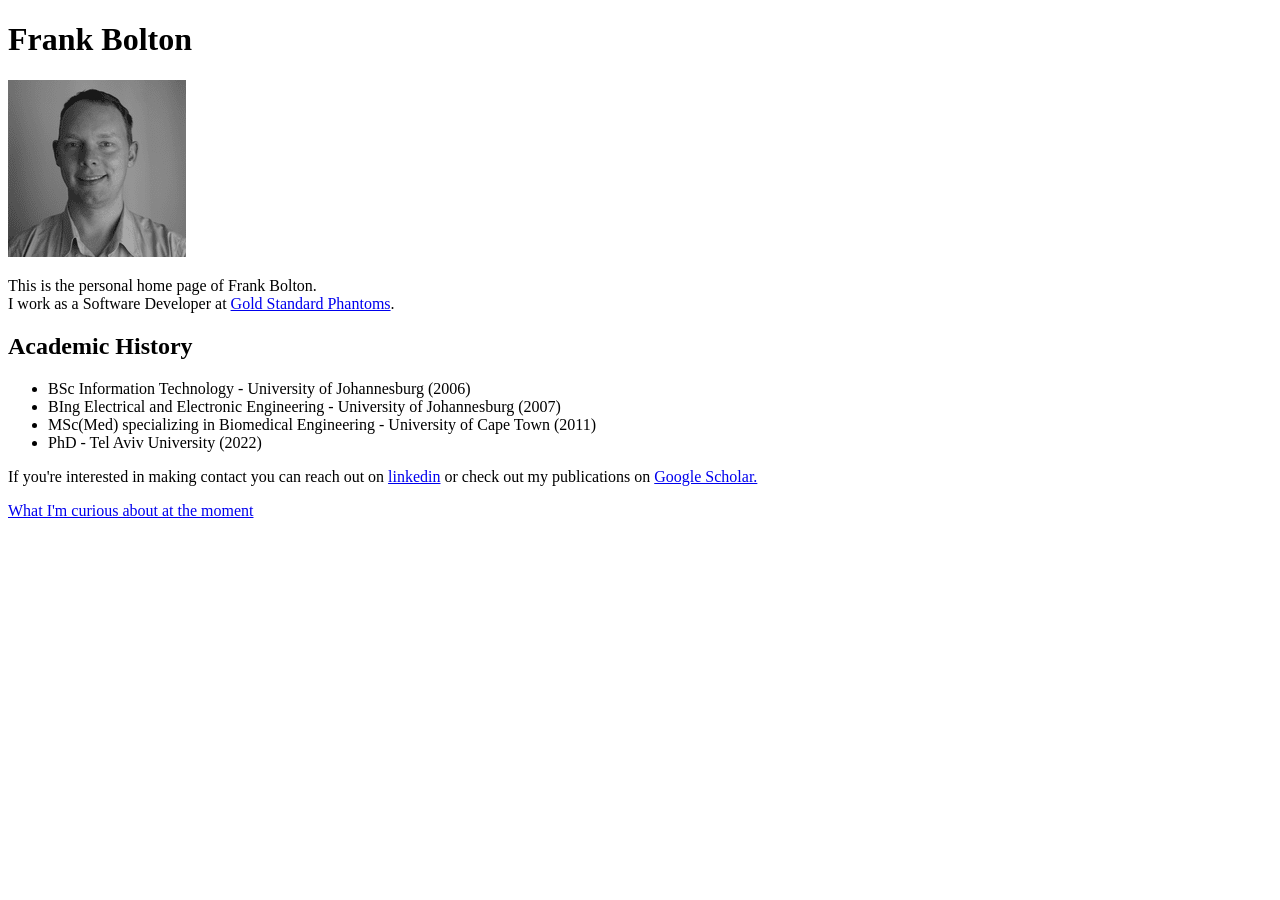
==== index.html @ be3aabee "updated to match GSP and UK move" ====
<!DOCTYPE html>
<html>

<head>
        <title>Frank Bolton - Landing page</title>
        <style>


        </style>


</head>

<body>
        <h1>Frank Bolton</h1>
        <p>
                <img src="frank.jpg" />
        </p>
        <p>
                This is the personal home page of Frank Bolton.<br />
                I work as a Software Developer at <a href="goldstandardphantoms.com">Gold Standard Phantoms</a>.

        </p>
        <p>
        <h2>Academic History</h2>
        <ul>
                <li>BSc Information Technology - University of Johannesburg (2006)
                <li>BIng Electrical and Electronic Engineering - University of Johannesburg (2007)
                <li>MSc(Med) specializing in Biomedical Engineering - University of Cape Town (2011)
                <li>PhD - Tel Aviv University (2022)
        </ul>
        </p>
        <p>
                If you're interested in making contact you can reach out on <a
                        href=https://www.linkedin.com/in/frank-bolton-0a786247 />linkedin</a> or check out my
                publications on <a href="https://scholar.google.co.il/citations?user=Pf3V1Y4AAAAJ&hl=en">Google
                        Scholar.</a>
        </p>

        <a href="/links.html">What I'm curious about at the moment</a>

</body>

</html>
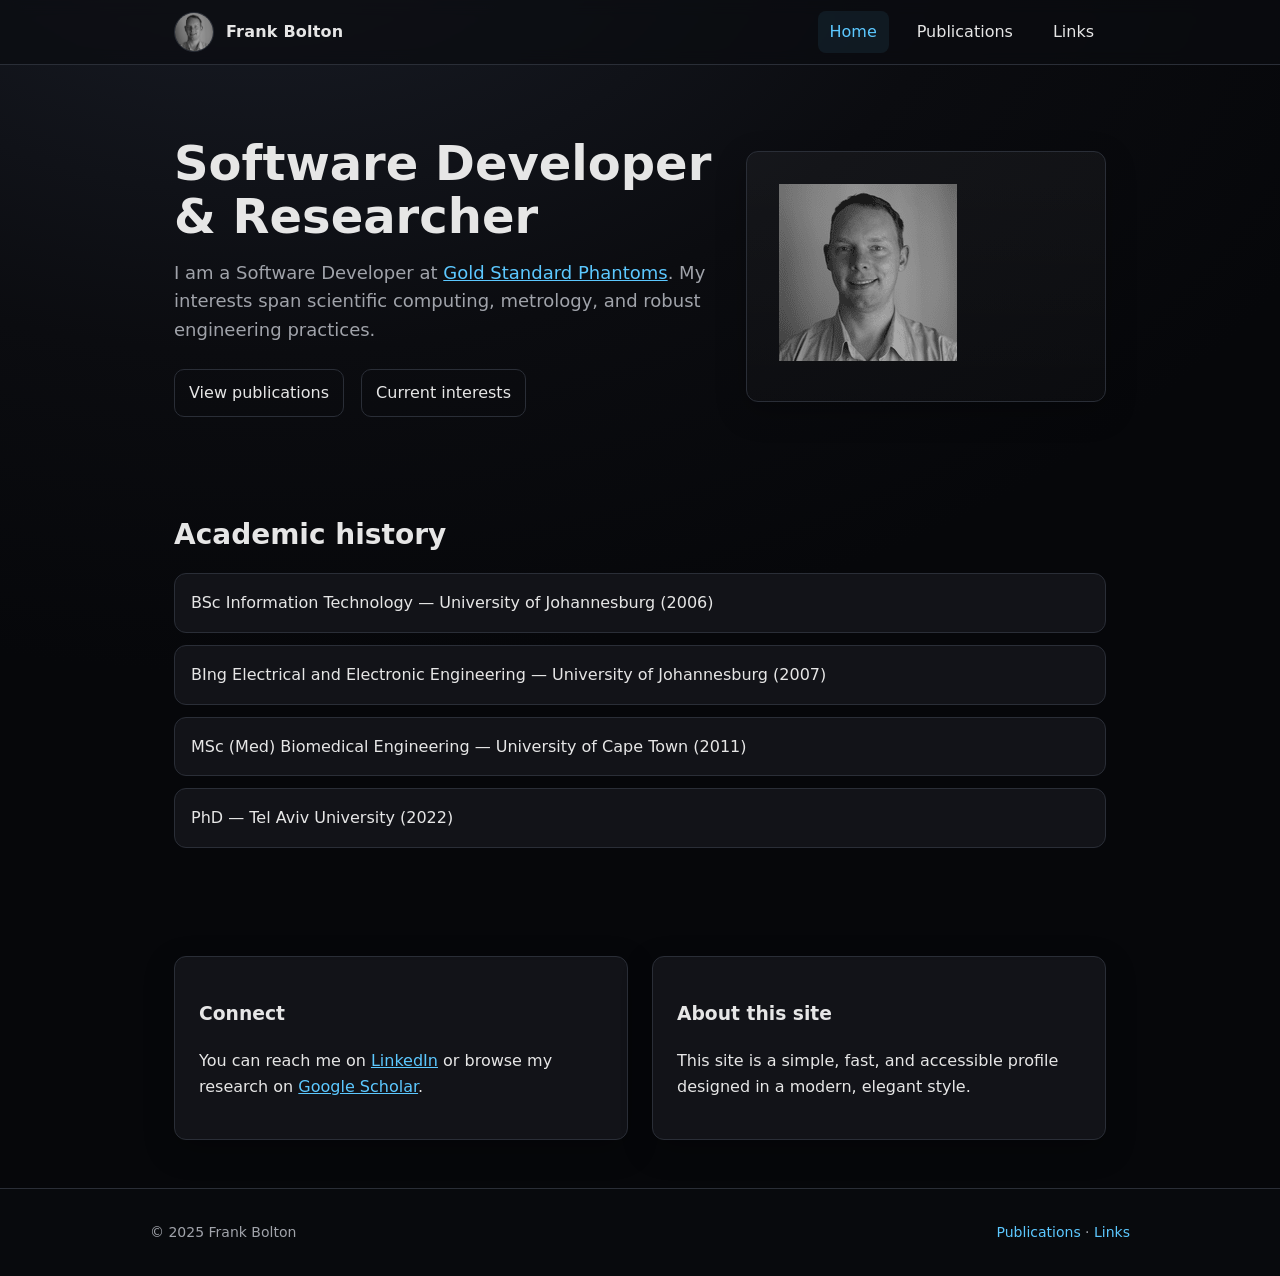
==== commit 83c0de85: "Refactor website to modern design and add CSS Co-authored-by: frank.bolton <frank.bolton@goldstandar" ====
--- a/index.html
+++ b/index.html
@@ -1,44 +1,90 @@
 <!DOCTYPE html>
-<html>
+<html lang="en-GB">
+  <head>
+    <meta charset="utf-8" />
+    <meta name="viewport" content="width=device-width, initial-scale=1" />
+    <title>Frank Bolton — Software Developer and Researcher</title>
+    <meta name="description" content="Personal website of Dr Frank Bolton — Software Developer and researcher. Publications, interests, and contact information." />
+    <link rel="stylesheet" href="assets/styles.css" />
+  </head>
+  <body>
+    <header class="header" role="banner">
+      <div class="container">
+        <nav class="nav" aria-label="Primary">
+          <a class="brand" href="index.html">
+            <img class="avatar" src="frank.jpg" alt="Portrait of Frank Bolton" />
+            <span>Frank Bolton</span>
+          </a>
+          <div class="nav-links">
+            <a href="index.html" aria-current="page">Home</a>
+            <a href="publications.html">Publications</a>
+            <a href="links.html">Links</a>
+          </div>
+        </nav>
+      </div>
+    </header>
 
-<head>
-        <title>Frank Bolton - Landing page</title>
-        <style>
+    <main id="content">
+      <section class="hero">
+        <div class="container hero-inner">
+          <div>
+            <h1>Software Developer & Researcher</h1>
+            <p class="lead">
+              I am a Software Developer at
+              <a class="link" href="https://www.goldstandardphantoms.com" target="_blank" rel="noopener">Gold Standard Phantoms</a>.
+              My interests span scientific computing, metrology, and robust engineering practices.
+            </p>
+            <div>
+              <a class="button" href="publications.html">View publications</a>
+              <a class="button" href="links.html" style="margin-left:12px">Current interests</a>
+            </div>
+          </div>
+          <div class="hero-card">
+            <img src="frank.jpg" alt="Frank Bolton" />
+          </div>
+        </div>
+      </section>
 
+      <section class="section">
+        <div class="container">
+          <h2>Academic history</h2>
+          <ul class="clean">
+            <li>BSc Information Technology — University of Johannesburg (2006)</li>
+            <li>BIng Electrical and Electronic Engineering — University of Johannesburg (2007)</li>
+            <li>MSc (Med) Biomedical Engineering — University of Cape Town (2011)</li>
+            <li>PhD — Tel Aviv University (2022)</li>
+          </ul>
+        </div>
+      </section>
 
-        </style>
+      <section class="section">
+        <div class="container grid cols-2">
+          <div class="card">
+            <h3>Connect</h3>
+            <p>
+              You can reach me on
+              <a class="link" href="https://www.linkedin.com/in/frank-bolton-0a786247" target="_blank" rel="noopener">LinkedIn</a>
+              or browse my research on
+              <a class="link" href="https://scholar.google.co.il/citations?user=Pf3V1Y4AAAAJ&hl=en" target="_blank" rel="noopener">Google Scholar</a>.
+            </p>
+          </div>
+          <div class="card">
+            <h3>About this site</h3>
+            <p>This site is a simple, fast, and accessible profile designed in a modern, elegant style.</p>
+          </div>
+        </div>
+      </section>
+    </main>
 
-
-</head>
-
-<body>
-        <h1>Frank Bolton</h1>
-        <p>
-                <img src="frank.jpg" />
-        </p>
-        <p>
-                This is the personal home page of Frank Bolton.<br />
-                I work as a Software Developer at <a href="goldstandardphantoms.com">Gold Standard Phantoms</a>.
-
-        </p>
-        <p>
-        <h2>Academic History</h2>
-        <ul>
-                <li>BSc Information Technology - University of Johannesburg (2006)
-                <li>BIng Electrical and Electronic Engineering - University of Johannesburg (2007)
-                <li>MSc(Med) specializing in Biomedical Engineering - University of Cape Town (2011)
-                <li>PhD - Tel Aviv University (2022)
-        </ul>
-        </p>
-        <p>
-                If you're interested in making contact you can reach out on <a
-                        href=https://www.linkedin.com/in/frank-bolton-0a786247 />linkedin</a> or check out my
-                publications on <a href="https://scholar.google.co.il/citations?user=Pf3V1Y4AAAAJ&hl=en">Google
-                        Scholar.</a>
-        </p>
-
-        <a href="/links.html">What I'm curious about at the moment</a>
-
-</body>
-
-</html>+    <footer class="footer" role="contentinfo">
+      <div class="container footer-inner">
+        <div>© 2025 Frank Bolton</div>
+        <div>
+          <a href="publications.html">Publications</a>
+          ·
+          <a href="links.html">Links</a>
+        </div>
+      </div>
+    </footer>
+  </body>
+  </html>
--- a/assets/styles.css
+++ b/assets/styles.css
@@ -0,0 +1,230 @@
+/* Global CSS for modern, professional personal site */
+/* Typography: system font stack with graceful fallbacks */
+:root {
+  /* Colour palette */
+  --colour-bg: #0b0c10;
+  --colour-surface: #121318;
+  --colour-surface-2: #171923;
+  --colour-text: #e6e6e6;
+  --colour-muted: #a0a3aa;
+  --colour-accent: #5cc8ff;
+  --colour-accent-2: #9b7bff;
+  --colour-border: #2a2e37;
+  --colour-link: var(--colour-accent);
+
+  /* Sizing and spacing */
+  --max-content-width: 980px;
+  --radius: 12px;
+  --shadow-soft: 0 10px 30px rgba(0,0,0,0.25);
+  --space-1: 4px;
+  --space-2: 8px;
+  --space-3: 12px;
+  --space-4: 16px;
+  --space-5: 24px;
+  --space-6: 32px;
+  --space-7: 48px;
+  --space-8: 72px;
+
+  /* Typography scale */
+  --font-sans: ui-sans-serif, system-ui, -apple-system, Segoe UI, Roboto, Ubuntu, Cantarell, Noto Sans, Arial, "Apple Color Emoji", "Segoe UI Emoji";
+  --font-mono: ui-monospace, SFMono-Regular, Menlo, Monaco, Consolas, "Liberation Mono", "Courier New", monospace;
+  --size-xs: 12px;
+  --size-sm: 14px;
+  --size-md: 16px;
+  --size-lg: 18px;
+  --size-xl: 22px;
+  --size-2xl: 28px;
+  --size-3xl: 36px;
+  --size-4xl: 48px;
+  --line-compact: 1.25;
+  --line-normal: 1.6;
+}
+
+* { box-sizing: border-box; }
+
+html { scroll-behavior: smooth; }
+
+body {
+  margin: 0;
+  font-family: var(--font-sans);
+  font-size: var(--size-md);
+  line-height: var(--line-normal);
+  background: radial-gradient(1200px 800px at 20% -10%, #1a1e28 0%, #0b0c10 60%, #06070a 100%);
+  color: var(--colour-text);
+  -webkit-font-smoothing: antialiased;
+  -moz-osx-font-smoothing: grayscale;
+}
+
+img { max-width: 100%; height: auto; }
+
+.container {
+  width: 100%;
+  max-width: var(--max-content-width);
+  margin: 0 auto;
+  padding: 0 var(--space-5);
+}
+
+.header {
+  position: sticky;
+  top: 0;
+  z-index: 50;
+  background: rgba(10, 12, 16, 0.7);
+  backdrop-filter: blur(8px);
+  border-bottom: 1px solid var(--colour-border);
+}
+
+.nav {
+  display: flex;
+  align-items: center;
+  justify-content: space-between;
+  height: 64px;
+}
+
+.brand {
+  display: flex;
+  align-items: center;
+  gap: var(--space-3);
+  text-decoration: none;
+  color: var(--colour-text);
+  font-weight: 600;
+  letter-spacing: 0.2px;
+}
+
+.brand img.avatar {
+  width: 40px;
+  height: 40px;
+  border-radius: 50%;
+  border: 1px solid var(--colour-border);
+}
+
+.nav-links {
+  display: flex;
+  gap: var(--space-4);
+}
+
+.nav-links a {
+  color: var(--colour-text);
+  text-decoration: none;
+  padding: 8px 12px;
+  border-radius: 8px;
+  transition: color 120ms ease, background 120ms ease;
+}
+
+.nav-links a:hover,
+.nav-links a[aria-current="page"] {
+  color: var(--colour-link);
+  background: rgba(92, 200, 255, 0.08);
+}
+
+.hero {
+  padding: var(--space-8) 0 var(--space-7);
+}
+
+.hero-inner {
+  display: grid;
+  grid-template-columns: 1.2fr 0.8fr;
+  gap: var(--space-6);
+  align-items: center;
+}
+
+.hero h1 {
+  font-size: var(--size-4xl);
+  line-height: 1.1;
+  margin: 0 0 var(--space-4);
+}
+
+.hero p.lead {
+  font-size: var(--size-lg);
+  color: var(--colour-muted);
+  margin: 0 0 var(--space-5);
+}
+
+.hero-card {
+  background: linear-gradient(180deg, rgba(255,255,255,0.04), rgba(255,255,255,0.02));
+  border: 1px solid var(--colour-border);
+  border-radius: var(--radius);
+  padding: var(--space-6);
+  box-shadow: var(--shadow-soft);
+}
+
+.section {
+  padding: var(--space-7) 0;
+}
+
+.section h2 {
+  font-size: var(--size-2xl);
+  margin: 0 0 var(--space-4);
+}
+
+.card {
+  background: var(--colour-surface);
+  border: 1px solid var(--colour-border);
+  border-radius: var(--radius);
+  padding: var(--space-5);
+  box-shadow: var(--shadow-soft);
+}
+
+.grid {
+  display: grid;
+  gap: var(--space-5);
+}
+
+.grid.cols-2 { grid-template-columns: repeat(2, minmax(0, 1fr)); }
+.grid.cols-3 { grid-template-columns: repeat(3, minmax(0, 1fr)); }
+
+.footer {
+  border-top: 1px solid var(--colour-border);
+  background: rgba(10, 12, 16, 0.6);
+}
+
+.footer-inner {
+  display: flex;
+  justify-content: space-between;
+  align-items: center;
+  gap: var(--space-4);
+  padding: var(--space-6) 0;
+  color: var(--colour-muted);
+  font-size: var(--size-sm);
+}
+
+.footer a { color: var(--colour-link); text-decoration: none; }
+
+.link {
+  color: var(--colour-link);
+}
+
+ul.clean {
+  list-style: none;
+  padding: 0;
+  margin: 0;
+}
+
+ul.clean li {
+  padding: var(--space-4);
+  border: 1px solid var(--colour-border);
+  border-radius: var(--radius);
+  margin-bottom: var(--space-3);
+  background: var(--colour-surface);
+}
+
+.pub-item-title { font-weight: 600; }
+.pub-item-meta { color: var(--colour-muted); font-size: var(--size-sm); }
+
+.button {
+  display: inline-block;
+  padding: 10px 14px;
+  border-radius: 10px;
+  border: 1px solid var(--colour-border);
+  color: var(--colour-text);
+  text-decoration: none;
+  transition: transform 120ms ease, background 120ms ease, border 120ms ease;
+}
+
+.button:hover { transform: translateY(-1px); border-color: var(--colour-link); background: rgba(92,200,255,0.06); }
+
+/* Responsive */
+@media (max-width: 900px) {
+  .hero-inner { grid-template-columns: 1fr; }
+  .grid.cols-2 { grid-template-columns: 1fr; }
+  .grid.cols-3 { grid-template-columns: 1fr; }
+}
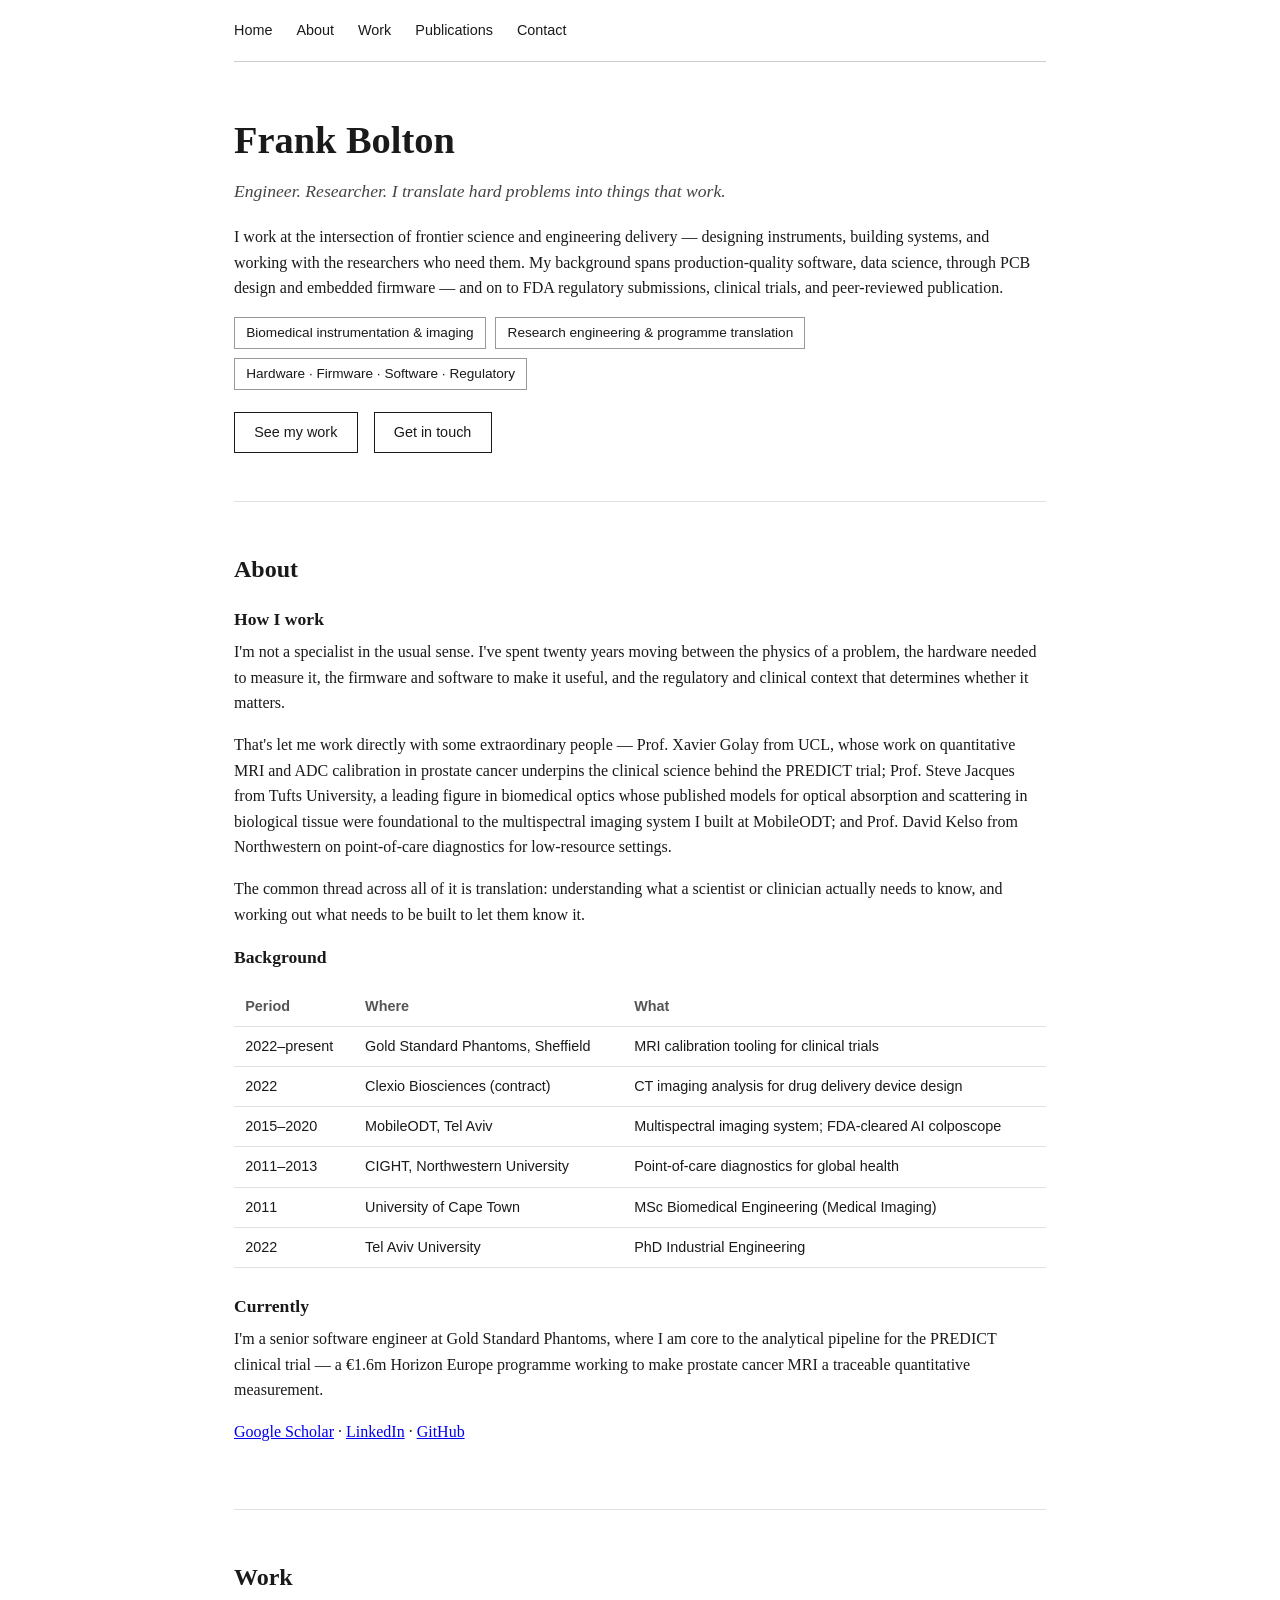
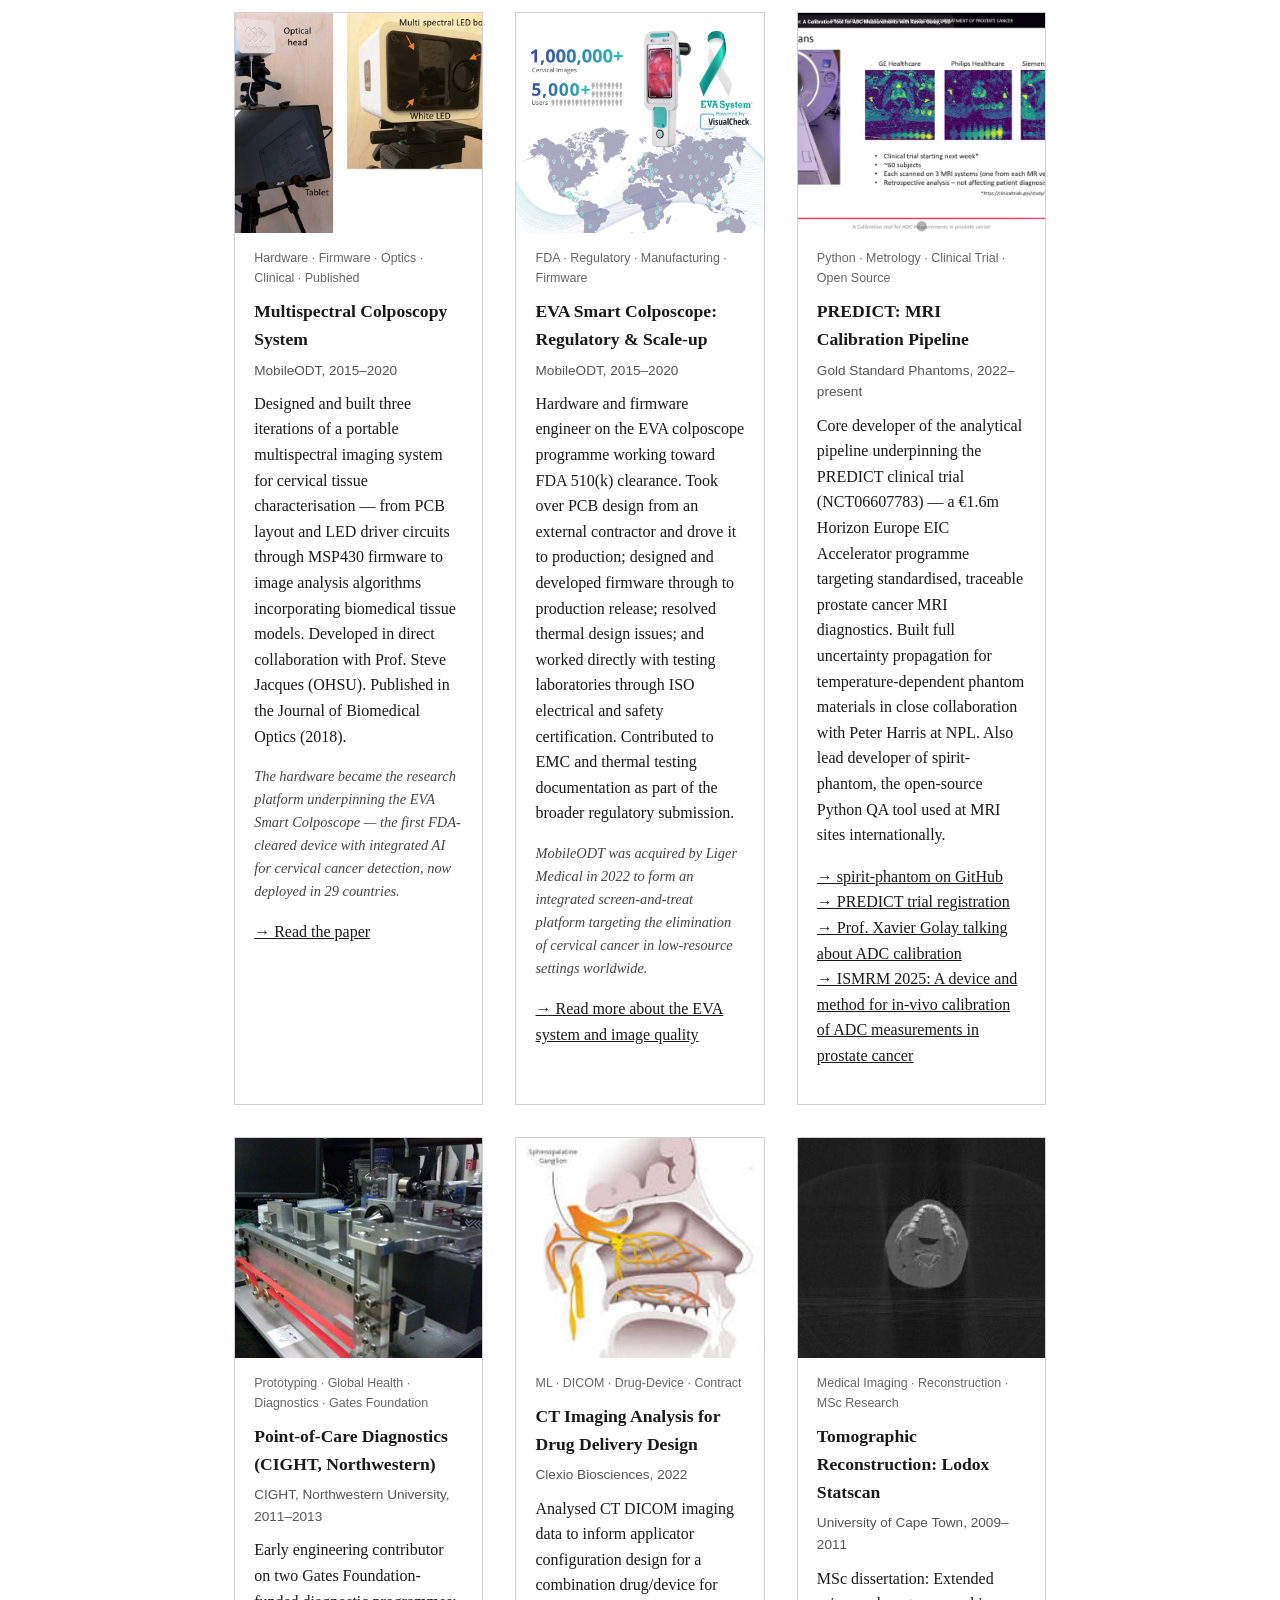
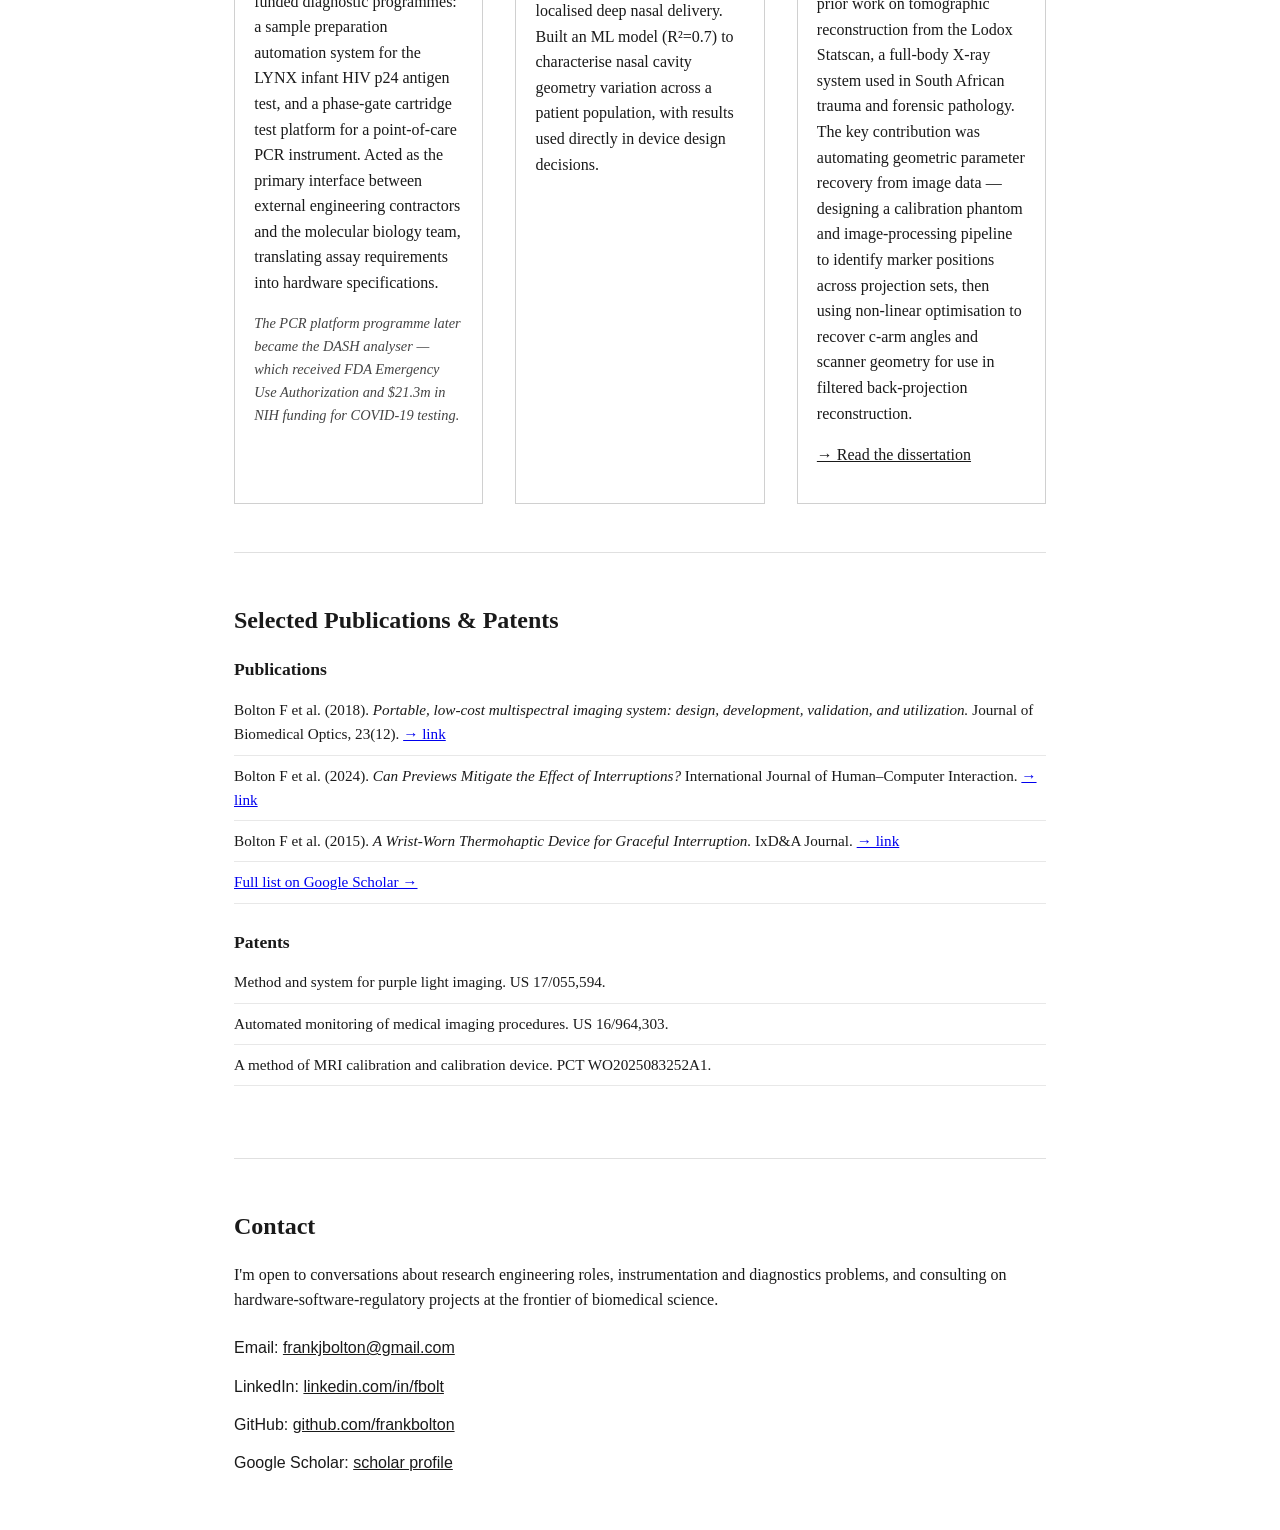
==== commit beced248: "Rebuild site as single-page portfolio Replaced placeholder index.html with a full single-page site c" ====
--- a/index.html
+++ b/index.html
@@ -1,90 +1,267 @@
 <!DOCTYPE html>
-<html lang="en-GB">
-  <head>
-    <meta charset="utf-8" />
-    <meta name="viewport" content="width=device-width, initial-scale=1" />
-    <title>Frank Bolton — Software Developer and Researcher</title>
-    <meta name="description" content="Personal website of Dr Frank Bolton — Software Developer and researcher. Publications, interests, and contact information." />
-    <link rel="stylesheet" href="assets/styles.css" />
-  </head>
-  <body>
-    <header class="header" role="banner">
-      <div class="container">
-        <nav class="nav" aria-label="Primary">
-          <a class="brand" href="index.html">
-            <img class="avatar" src="frank.jpg" alt="Portrait of Frank Bolton" />
-            <span>Frank Bolton</span>
-          </a>
-          <div class="nav-links">
-            <a href="index.html" aria-current="page">Home</a>
-            <a href="publications.html">Publications</a>
-            <a href="links.html">Links</a>
-          </div>
-        </nav>
-      </div>
-    </header>
-
-    <main id="content">
-      <section class="hero">
-        <div class="container hero-inner">
-          <div>
-            <h1>Software Developer & Researcher</h1>
-            <p class="lead">
-              I am a Software Developer at
-              <a class="link" href="https://www.goldstandardphantoms.com" target="_blank" rel="noopener">Gold Standard Phantoms</a>.
-              My interests span scientific computing, metrology, and robust engineering practices.
-            </p>
-            <div>
-              <a class="button" href="publications.html">View publications</a>
-              <a class="button" href="links.html" style="margin-left:12px">Current interests</a>
-            </div>
-          </div>
-          <div class="hero-card">
-            <img src="frank.jpg" alt="Frank Bolton" />
-          </div>
-        </div>
-      </section>
-
-      <section class="section">
-        <div class="container">
-          <h2>Academic history</h2>
-          <ul class="clean">
-            <li>BSc Information Technology — University of Johannesburg (2006)</li>
-            <li>BIng Electrical and Electronic Engineering — University of Johannesburg (2007)</li>
-            <li>MSc (Med) Biomedical Engineering — University of Cape Town (2011)</li>
-            <li>PhD — Tel Aviv University (2022)</li>
-          </ul>
-        </div>
-      </section>
-
-      <section class="section">
-        <div class="container grid cols-2">
-          <div class="card">
-            <h3>Connect</h3>
-            <p>
-              You can reach me on
-              <a class="link" href="https://www.linkedin.com/in/frank-bolton-0a786247" target="_blank" rel="noopener">LinkedIn</a>
-              or browse my research on
-              <a class="link" href="https://scholar.google.co.il/citations?user=Pf3V1Y4AAAAJ&hl=en" target="_blank" rel="noopener">Google Scholar</a>.
-            </p>
-          </div>
-          <div class="card">
-            <h3>About this site</h3>
-            <p>This site is a simple, fast, and accessible profile designed in a modern, elegant style.</p>
-          </div>
-        </div>
-      </section>
-    </main>
-
-    <footer class="footer" role="contentinfo">
-      <div class="container footer-inner">
-        <div>© 2025 Frank Bolton</div>
-        <div>
-          <a href="publications.html">Publications</a>
-          ·
-          <a href="links.html">Links</a>
-        </div>
-      </div>
-    </footer>
-  </body>
-  </html>+<html lang="en">
+<head>
+  <meta charset="UTF-8" />
+  <meta name="viewport" content="width=device-width, initial-scale=1.0" />
+  <title>Frank Bolton</title>
+  <link rel="stylesheet" href="style.css" />
+</head>
+<body>
+
+<nav>
+  <a href="#hero">Home</a>
+  <a href="#about">About</a>
+  <a href="#work">Work</a>
+  <a href="#publications">Publications</a>
+  <a href="#contact">Contact</a>
+</nav>
+
+<!-- ─────────────────────────────────────────── HERO -->
+<section id="hero">
+  <h1>Frank Bolton</h1>
+  <p class="subhead">Engineer. Researcher. I translate hard problems into things that work.</p>
+  <p>
+    I work at the intersection of frontier science and engineering delivery —
+    designing instruments, building systems, and working with the researchers
+    who need them. My background spans production-quality software, data science,
+    through PCB design and embedded firmware — and on to FDA regulatory
+    submissions, clinical trials, and peer-reviewed publication.
+  </p>
+  <ul class="anchors">
+    <li>Biomedical instrumentation &amp; imaging</li>
+    <li>Research engineering &amp; programme translation</li>
+    <li>Hardware · Firmware · Software · Regulatory</li>
+  </ul>
+  <div class="cta-group">
+    <a class="cta" href="#work">See my work</a>
+    <a class="cta" href="#contact">Get in touch</a>
+  </div>
+</section>
+
+<!-- ─────────────────────────────────────────── ABOUT -->
+<section id="about">
+  <h2>About</h2>
+
+  <h3>How I work</h3>
+  <p>
+    I'm not a specialist in the usual sense. I've spent twenty years moving between
+    the physics of a problem, the hardware needed to measure it, the firmware and
+    software to make it useful, and the regulatory and clinical context that determines
+    whether it matters.
+  </p>
+  <p>
+    That's let me work directly with some extraordinary people — Prof. Xavier Golay from UCL,
+    whose work on quantitative MRI and ADC calibration in prostate cancer underpins
+    the clinical science behind the PREDICT trial; Prof. Steve Jacques
+    from Tufts University, a leading figure in biomedical optics whose published models
+    for optical absorption and scattering in biological tissue were foundational to the
+    multispectral imaging system I built at MobileODT; and Prof. David Kelso from Northwestern on
+    point-of-care diagnostics for low-resource settings.
+  </p>
+  <p>
+    The common thread across all of it is translation: understanding what a scientist
+    or clinician actually needs to know, and working out what needs to be built to
+    let them know it.
+  </p>
+
+  <h3>Background</h3>
+  <table class="timeline">
+    <thead>
+      <tr><th>Period</th><th>Where</th><th>What</th></tr>
+    </thead>
+    <tbody>
+      <tr><td>2022–present</td><td>Gold Standard Phantoms, Sheffield</td><td>MRI calibration tooling for clinical trials</td></tr>
+      <tr><td>2022</td><td>Clexio Biosciences (contract)</td><td>CT imaging analysis for drug delivery device design</td></tr>
+      <tr><td>2015–2020</td><td>MobileODT, Tel Aviv</td><td>Multispectral imaging system; FDA-cleared AI colposcope</td></tr>
+      <tr><td>2011–2013</td><td>CIGHT, Northwestern University</td><td>Point-of-care diagnostics for global health</td></tr>
+      <tr><td>2011</td><td>University of Cape Town</td><td>MSc Biomedical Engineering (Medical Imaging)</td></tr>
+      <tr><td>2022</td><td>Tel Aviv University</td><td>PhD Industrial Engineering</td></tr>
+    </tbody>
+  </table>
+
+  <h3 style="margin-top:1.5rem;">Currently</h3>
+  <p>
+    I'm a senior software engineer at Gold Standard Phantoms, where I am core to the
+    analytical pipeline for the PREDICT clinical trial — a €1.6m Horizon Europe
+    programme working to make prostate cancer MRI a traceable quantitative measurement.
+  </p>
+
+  <p>
+    <a href="https://scholar.google.co.il/citations?user=Pf3V1Y4AAAAJ&hl=en">Google Scholar</a> ·
+    <a href="https://www.linkedin.com/in/fbolt">LinkedIn</a> ·
+    <a href="https://github.com/frankbolton">GitHub</a>
+  </p>
+</section>
+
+<!-- ─────────────────────────────────────────── WORK -->
+<section id="work">
+  <h2>Work</h2>
+  <div class="project-grid">
+
+    <div class="card">
+      <img src="assets/img/project-multispectral.jpg" alt="Multispectral colposcopy system" />
+      <p class="tags">Hardware · Firmware · Optics · Clinical · Published</p>
+      <h3>Multispectral Colposcopy System</h3>
+      <p class="meta">MobileODT, 2015–2020</p>
+      <p>
+        Designed and built three iterations of a portable multispectral imaging system
+        for cervical tissue characterisation — from PCB layout and LED driver circuits
+        through MSP430 firmware to image analysis algorithms incorporating biomedical
+        tissue models. Developed in direct collaboration with Prof. Steve Jacques (OHSU).
+        Published in the Journal of Biomedical Optics (2018).
+      </p>
+      <p class="note">
+        The hardware became the research platform underpinning the EVA Smart Colposcope —
+        the first FDA-cleared device with integrated AI for cervical cancer detection,
+        now deployed in 29 countries.
+      </p>
+      <p><a href="https://doi.org/10.1117/1.JBO.23.12.121612">→ Read the paper</a></p>
+    </div>
+
+    <div class="card">
+      <img src="assets/img/project-eva-regulatory.jpg" alt="EVA Smart Colposcope" />
+      <p class="tags">FDA · Regulatory · Manufacturing · Firmware</p>
+      <h3>EVA Smart Colposcope: Regulatory &amp; Scale-up</h3>
+      <p class="meta">MobileODT, 2015–2020</p>
+      <p>
+        Hardware and firmware engineer on the EVA colposcope programme working toward
+        FDA 510(k) clearance. Took over PCB design from an external contractor and drove
+        it to production; designed and developed firmware through to production release;
+        resolved thermal design issues; and worked directly with testing laboratories
+        through ISO electrical and safety certification. Contributed to EMC and thermal
+        testing documentation as part of the broader regulatory submission.
+      </p>
+      <p class="note">MobileODT was acquired by Liger Medical in 2022 to form an integrated screen-and-treat platform targeting the elimination of cervical cancer in low-resource settings worldwide.</p>
+      <p><a href="https://doi.org/10.1117/12.2512201">→ Read more about the EVA system and image quality</a></p>
+    </div>
+
+    <div class="card">
+      <img src="assets/img/project-predict.jpg" alt="PREDICT MRI calibration pipeline" />
+      <p class="tags">Python · Metrology · Clinical Trial · Open Source</p>
+      <h3>PREDICT: MRI Calibration Pipeline</h3>
+      <p class="meta">Gold Standard Phantoms, 2022–present</p>
+      <p>
+        Core developer of the analytical pipeline underpinning the PREDICT clinical
+        trial (NCT06607783) — a €1.6m Horizon Europe EIC Accelerator programme
+        targeting standardised, traceable prostate cancer MRI diagnostics. Built full
+        uncertainty propagation for temperature-dependent phantom materials in close
+        collaboration with Peter Harris at NPL. Also lead developer of spirit-phantom,
+        the open-source Python QA tool used at MRI sites internationally.
+      </p>
+      <p>
+        <a href="https://github.com/goldstandardphantoms/spirit-phantom">→ spirit-phantom on GitHub</a><br />
+        <a href="https://clinicaltrials.gov/study/NCT06607783">→ PREDICT trial registration</a><br />
+        <a href="https://www.youtube.com/watch?v=t-ClunKOMYw">→ Prof. Xavier Golay talking about ADC calibration</a><br />
+        <a href="https://archive.ismrm.org/2025/0808.html">→ ISMRM 2025: A device and method for in-vivo calibration of ADC measurements in prostate cancer</a>
+      </p>
+    </div>
+
+    <div class="card">
+      <img src="assets/img/project-cight.jpg" alt="Point-of-care diagnostics at CIGHT" />
+      <p class="tags">Prototyping · Global Health · Diagnostics · Gates Foundation</p>
+      <h3>Point-of-Care Diagnostics (CIGHT, Northwestern)</h3>
+      <p class="meta">CIGHT, Northwestern University, 2011–2013</p>
+      <p>
+        Early engineering contributor on two Gates Foundation-funded diagnostic
+        programmes: a sample preparation automation system for the LYNX infant HIV
+        p24 antigen test, and a phase-gate cartridge test platform for a point-of-care
+        PCR instrument. Acted as the primary interface between external engineering
+        contractors and the molecular biology team, translating assay requirements
+        into hardware specifications.
+      </p>
+      <p class="note">
+        The PCR platform programme later became the DASH analyser — which received
+        FDA Emergency Use Authorization and $21.3m in NIH funding for COVID-19 testing.
+      </p>
+    </div>
+
+    <div class="card">
+      <img src="assets/img/project-clexio.jpg" alt="CT imaging analysis for Clexio" />
+      <p class="tags">ML · DICOM · Drug-Device · Contract</p>
+      <h3>CT Imaging Analysis for Drug Delivery Design</h3>
+      <p class="meta">Clexio Biosciences, 2022</p>
+      <p>
+        Analysed CT DICOM imaging data to inform applicator configuration design for
+        a combination drug/device for localised deep nasal delivery. Built an ML model
+        (R²=0.7) to characterise nasal cavity geometry variation across a patient
+        population, with results used directly in device design decisions.
+      </p>
+    </div>
+
+    <div class="card">
+      <img src="assets/img/project-lodox.jpg" alt="Lodox Statscan reconstruction" />
+      <p class="tags">Medical Imaging · Reconstruction · MSc Research</p>
+      <h3>Tomographic Reconstruction: Lodox Statscan</h3>
+      <p class="meta">University of Cape Town, 2009–2011</p>
+      <p>
+       MSc dissertation: Extended prior work on tomographic reconstruction from the Lodox Statscan, a full-body X-ray system used in South African trauma and forensic pathology. The key contribution was automating geometric parameter recovery from image data — designing a calibration phantom and image-processing pipeline to identify marker positions across projection sets, then using non-linear optimisation to recover c-arm angles and scanner geometry for use in filtered back-projection reconstruction.
+      </p>
+      <p><a href="publications/MScFrank.pdf">→ Read the dissertation</a></p>
+    </div>
+
+  </div>
+</section>
+
+<!-- ─────────────────────────────────────────── PUBLICATIONS -->
+<section id="publications">
+  <h2>Selected Publications &amp; Patents</h2>
+
+  <h3>Publications</h3>
+  <ul class="pub-list">
+    <li>
+      Bolton F et al. (2018). <em>Portable, low-cost multispectral imaging system: design,
+      development, validation, and utilization.</em> Journal of Biomedical Optics, 23(12).
+      <a href="https://doi.org/10.1117/1.JBO.23.12.121612">→ link</a>
+    </li>
+    <li>
+      Bolton F et al. (2024). <em>Can Previews Mitigate the Effect of Interruptions?</em>
+      International Journal of Human–Computer Interaction.
+      <a href="https://psycnet.apa.org/doi/10.1080/10447318.2022.2137915">→  link</a>
+    </li>
+    <li>
+      Bolton F et al. (2015). <em>A Wrist-Worn Thermohaptic Device for Graceful Interruption.</em>
+      IxD&amp;A Journal.
+      <a href="https://pure.itu.dk/ws/files/81828927/A_Wrist_Worn_Thermohaptic_Device_for_Graceful_Interruption.pdf">→ link</a>
+    </li>
+    <li><a href="https://scholar.google.co.il/citations?user=Pf3V1Y4AAAAJ&hl=en">Full list on Google Scholar →</a></li>
+  </ul>
+
+  <h3>Patents</h3>
+  <ul class="patent-list">
+    <li>Method and system for purple light imaging. US 17/055,594.</li>
+    <li>Automated monitoring of medical imaging procedures. US 16/964,303.</li>
+    <li>A method of MRI calibration and calibration device. PCT WO2025083252A1.</li>
+  </ul>
+</section>
+
+<!-- ─────────────────────────────────────────── CONTACT -->
+<section id="contact">
+  <h2>Contact</h2>
+  <p>
+    I'm open to conversations about research engineering roles, instrumentation and
+    diagnostics problems, and consulting on hardware-software-regulatory projects at
+    the frontier of biomedical science.
+  </p>
+  <ul class="contact-links">
+    <li>Email: <a href="mailto:frankjbolton@gmail.com">frankjbolton@gmail.com</a></li>
+    <li>LinkedIn: <a href="https://www.linkedin.com/in/fbolt">linkedin.com/in/fbolt</a></li>
+    <li>GitHub: <a href="https://github.com/frankbolton">github.com/frankbolton</a></li>
+    <li>Google Scholar: <a href="https://scholar.google.co.il/citations?user=Pf3V1Y4AAAAJ&hl=en">scholar profile</a></li>
+  </ul>
+</section>
+
+<script>
+  // smooth-scroll for nav links
+  document.querySelectorAll('a[href^="#"]').forEach(function(a) {
+    a.addEventListener('click', function(e) {
+      var target = document.querySelector(this.getAttribute('href'));
+      if (target) {
+        e.preventDefault();
+        target.scrollIntoView({ behavior: 'smooth' });
+      }
+    });
+  });
+</script>
+
+</body>
+</html>
--- a/style.css
+++ b/style.css
@@ -0,0 +1,192 @@
+/* bare-bones — layout only; visual design to follow */
+
+*, *::before, *::after {
+  box-sizing: border-box;
+  margin: 0;
+  padding: 0;
+}
+
+body {
+  font-family: Georgia, serif;
+  font-size: 16px;
+  line-height: 1.6;
+  color: #1a1a1a;
+  background: #fff;
+  max-width: 860px;
+  margin: 0 auto;
+  padding: 0 1.5rem;
+}
+
+/* ── nav ── */
+nav {
+  padding: 1.2rem 0;
+  border-bottom: 1px solid #ccc;
+  display: flex;
+  gap: 1.5rem;
+}
+
+nav a {
+  text-decoration: none;
+  color: inherit;
+  font-family: sans-serif;
+  font-size: 0.9rem;
+}
+
+nav a:hover { text-decoration: underline; }
+
+/* ── sections ── */
+section {
+  padding: 3rem 0;
+  border-bottom: 1px solid #e0e0e0;
+}
+
+section:last-of-type { border-bottom: none; }
+
+h1 { font-size: 2.4rem; margin-bottom: 0.3rem; }
+h2 { font-size: 1.5rem; margin-bottom: 1rem; }
+h3 { font-size: 1.1rem; margin-bottom: 0.4rem; }
+
+p { margin-bottom: 1rem; }
+
+/* ── hero ── */
+
+#hero .subhead {
+  font-size: 1.1rem;
+  font-style: italic;
+  margin-bottom: 1.2rem;
+  color: #444;
+}
+
+#hero .anchors {
+  list-style: none;
+  display: flex;
+  flex-wrap: wrap;
+  gap: 0.6rem;
+  margin: 1rem 0 1.4rem;
+}
+
+#hero .anchors li {
+  border: 1px solid #999;
+  padding: 0.25rem 0.7rem;
+  font-family: sans-serif;
+  font-size: 0.85rem;
+}
+
+.cta-group { display: flex; gap: 1rem; flex-wrap: wrap; }
+
+.cta {
+  display: inline-block;
+  padding: 0.5rem 1.2rem;
+  border: 1px solid #1a1a1a;
+  text-decoration: none;
+  color: inherit;
+  font-family: sans-serif;
+  font-size: 0.9rem;
+}
+
+.cta:hover { background: #1a1a1a; color: #fff; }
+
+/* ── timeline table ── */
+.timeline {
+  width: 100%;
+  border-collapse: collapse;
+  margin-top: 1rem;
+  font-family: sans-serif;
+  font-size: 0.9rem;
+}
+
+.timeline th, .timeline td {
+  text-align: left;
+  padding: 0.5rem 0.7rem;
+  border-bottom: 1px solid #e0e0e0;
+  vertical-align: top;
+}
+
+.timeline th {
+  font-weight: 600;
+  color: #555;
+}
+
+/* ── project cards ── */
+.project-grid {
+  display: grid;
+  grid-template-columns: 1fr;
+  gap: 2rem;
+}
+
+.card {
+  border: 1px solid #d0d0d0;
+  padding: 1.2rem;
+  overflow: hidden;
+}
+
+.card img {
+  /* bleed to card edges, anchor top so captions/players don't dominate */
+  display: block;
+  width: calc(100% + 2.4rem);
+  height: 220px;
+  object-fit: cover;
+  object-position: top center;
+  background: #eee;
+  margin: -1.2rem -1.2rem 1rem;
+}
+
+/* .card-img-missing applied via JS onerror when image fails to load */
+.card img.missing {
+  height: 0;
+  margin-bottom: 0;
+}
+
+.card .tags {
+  font-family: sans-serif;
+  font-size: 0.78rem;
+  color: #666;
+  margin-bottom: 0.5rem;
+}
+
+.card .meta {
+  font-family: sans-serif;
+  font-size: 0.85rem;
+  color: #555;
+  margin-bottom: 0.6rem;
+}
+
+.card .note {
+  font-style: italic;
+  font-size: 0.9rem;
+  color: #444;
+  margin-top: 0.6rem;
+}
+
+.card a { color: inherit; }
+
+/* ── publications ── */
+.pub-list, .patent-list {
+  list-style: none;
+  margin-bottom: 1.5rem;
+}
+
+.pub-list li, .patent-list li {
+  padding: 0.5rem 0;
+  border-bottom: 1px solid #e8e8e8;
+  font-size: 0.95rem;
+}
+
+/* ── contact ── */
+#contact .contact-links {
+  list-style: none;
+  font-family: sans-serif;
+}
+
+#contact .contact-links li { padding: 0.4rem 0; }
+
+#contact .contact-links a { color: inherit; }
+
+/* ── responsive ── */
+@media (min-width: 600px) {
+  .project-grid { grid-template-columns: 1fr 1fr; }
+}
+
+@media (min-width: 860px) {
+  .project-grid { grid-template-columns: 1fr 1fr 1fr; }
+}
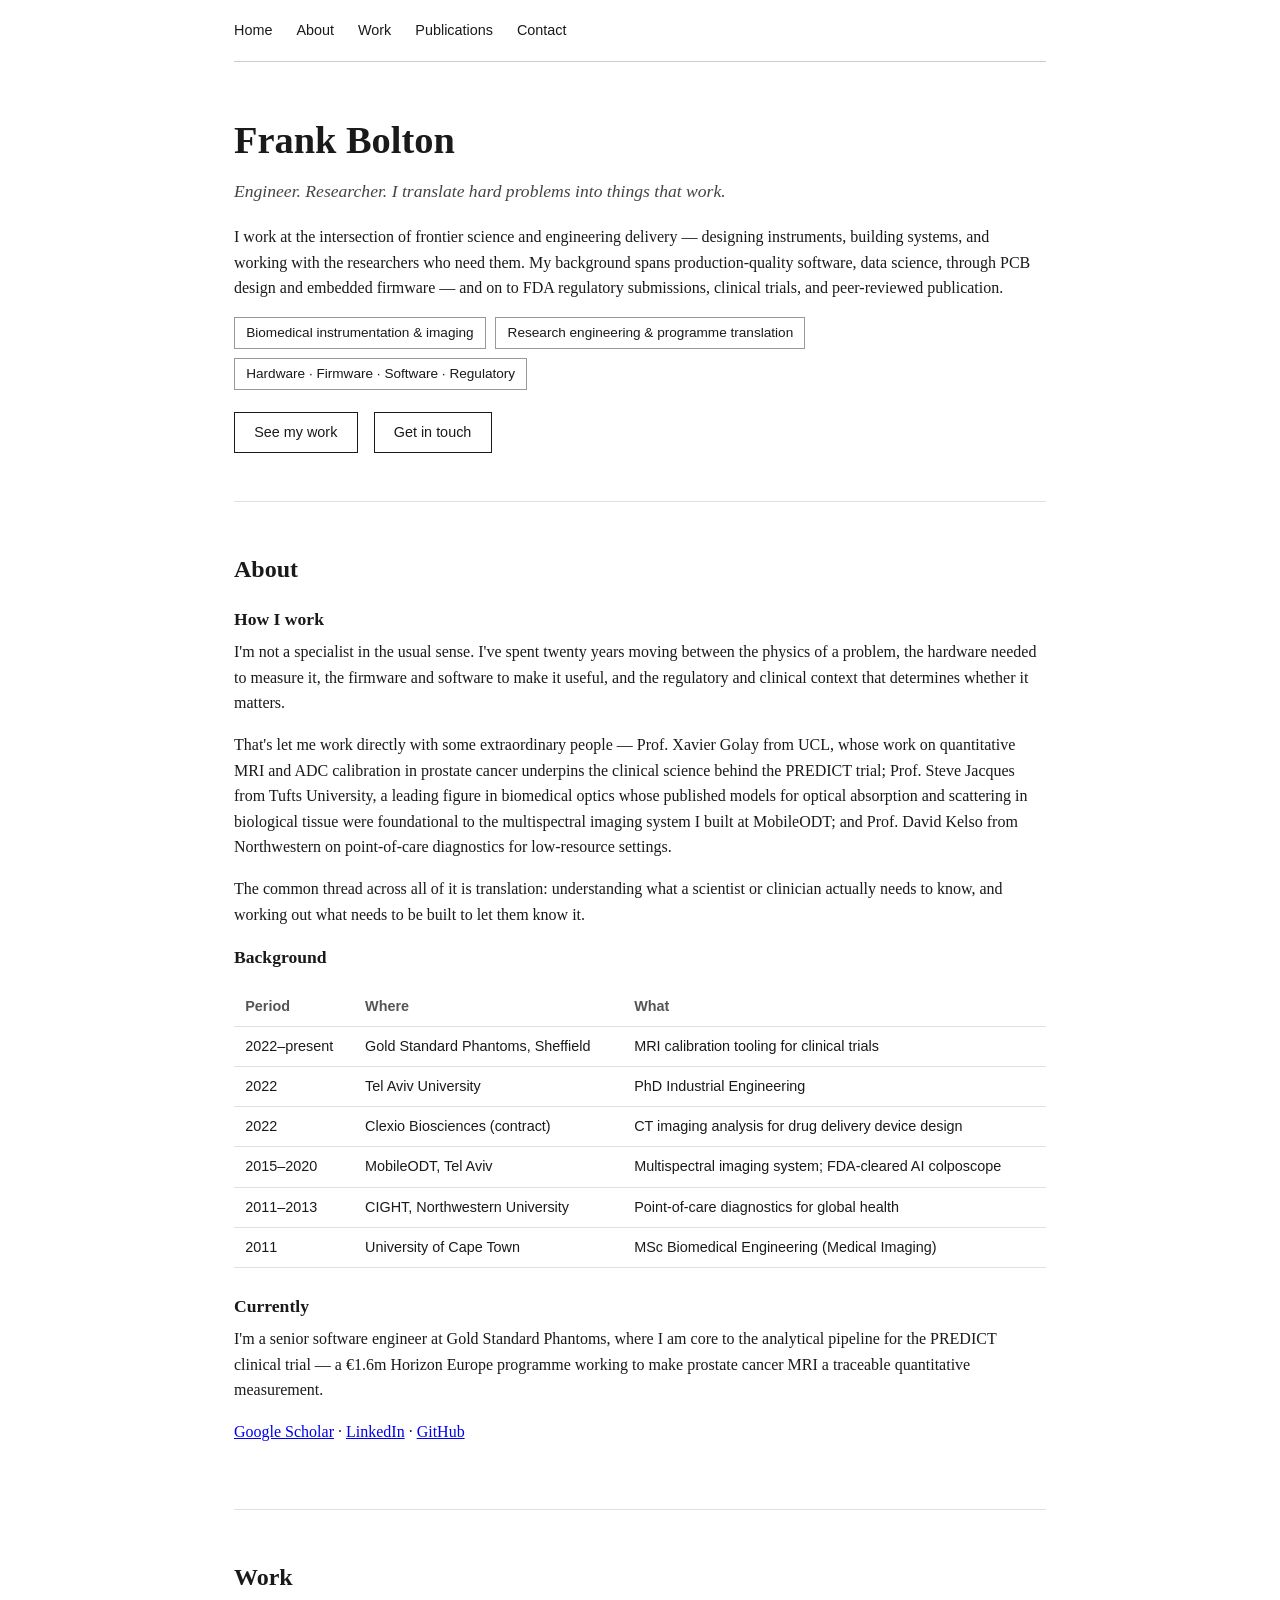
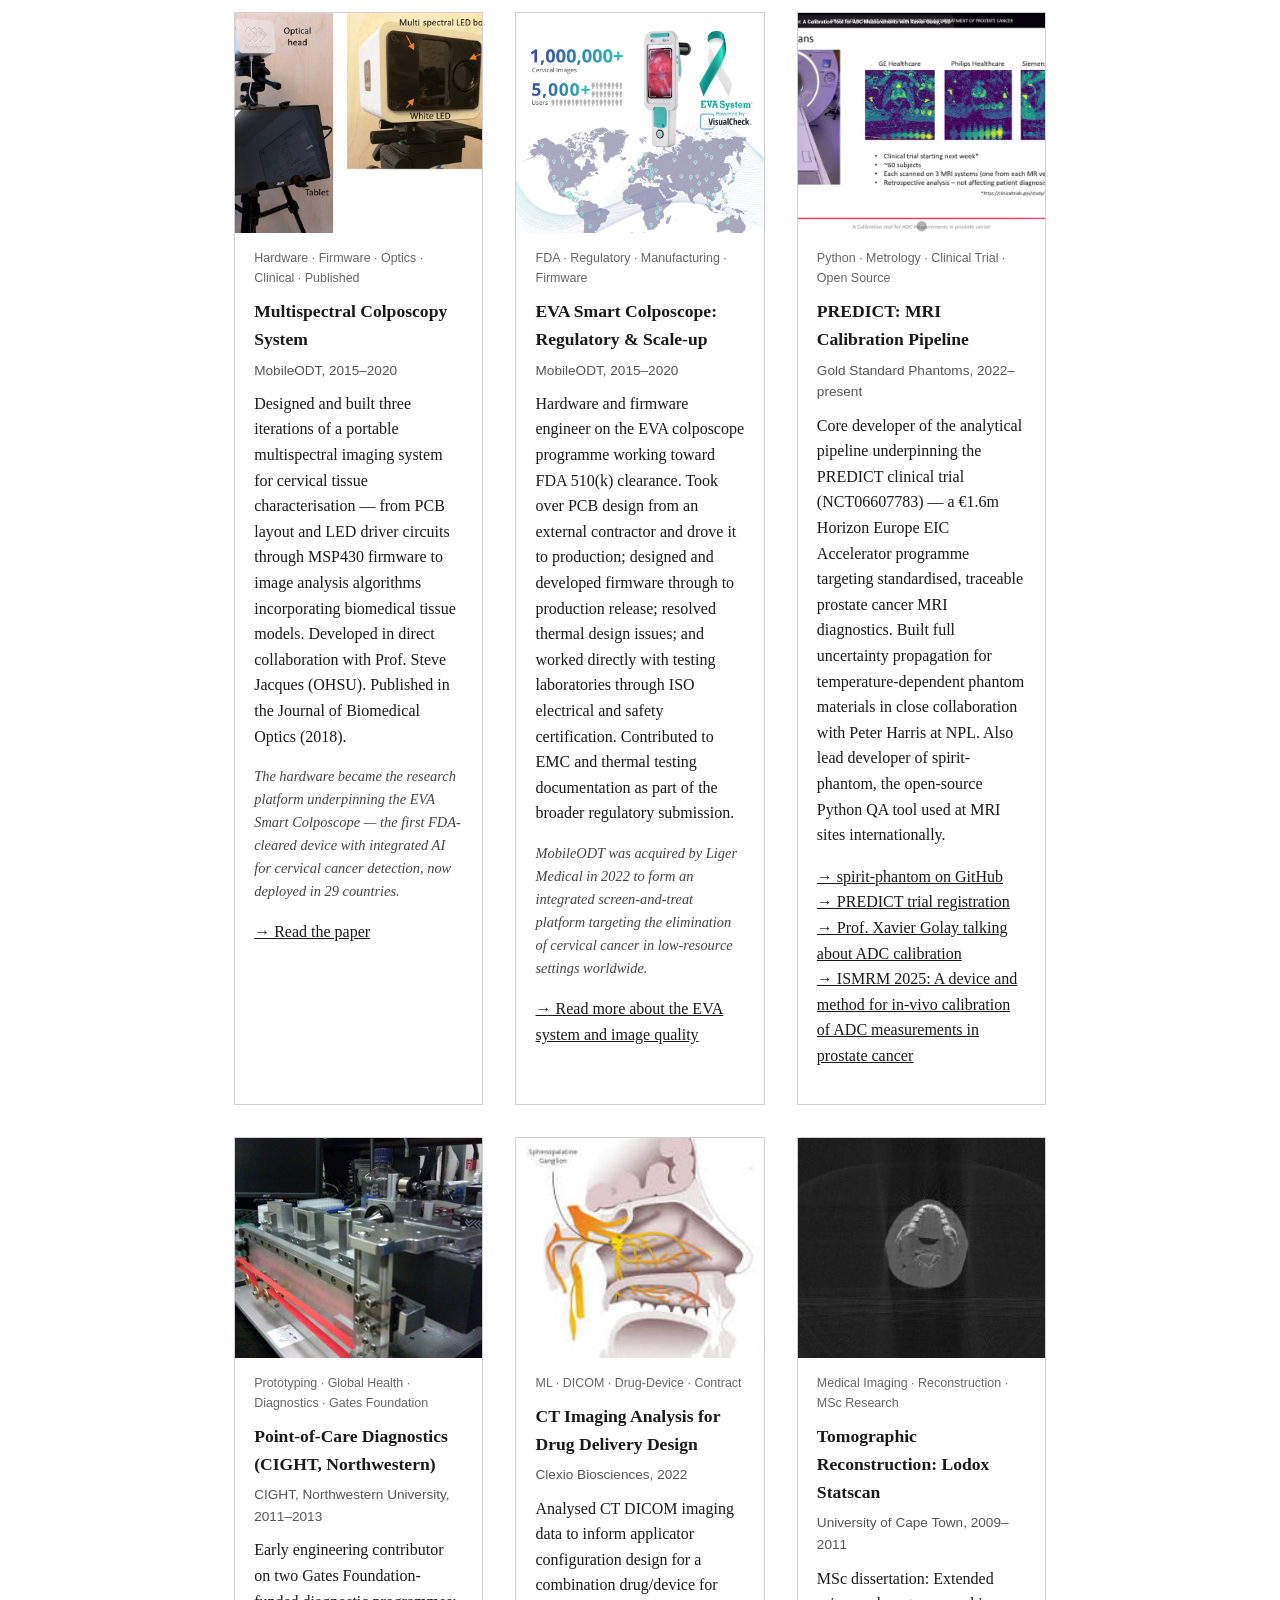
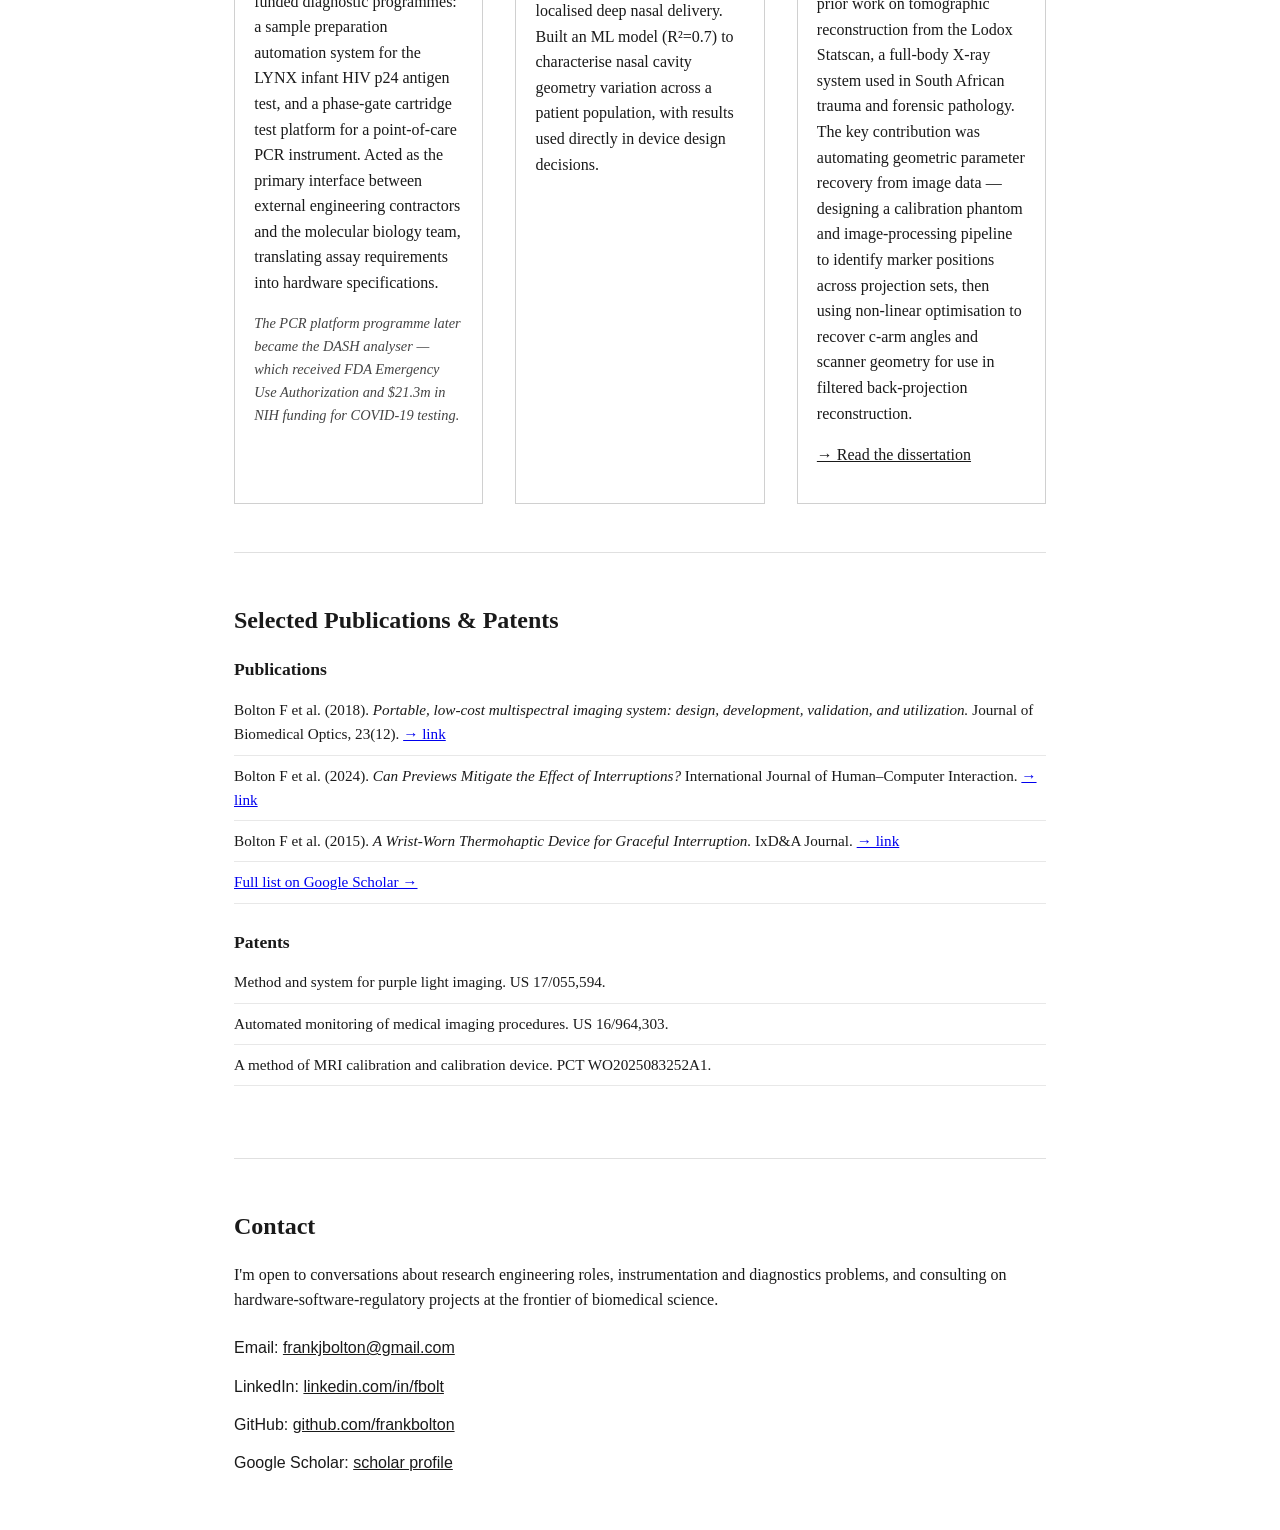
==== commit 270850c2: "fix: sort About timeline in reverse chronological order Co-authored-by: Frank Bolton <frankbolton@us" ====
--- a/index.html
+++ b/index.html
@@ -71,11 +71,11 @@
     </thead>
     <tbody>
       <tr><td>2022–present</td><td>Gold Standard Phantoms, Sheffield</td><td>MRI calibration tooling for clinical trials</td></tr>
+      <tr><td>2022</td><td>Tel Aviv University</td><td>PhD Industrial Engineering</td></tr>
       <tr><td>2022</td><td>Clexio Biosciences (contract)</td><td>CT imaging analysis for drug delivery device design</td></tr>
       <tr><td>2015–2020</td><td>MobileODT, Tel Aviv</td><td>Multispectral imaging system; FDA-cleared AI colposcope</td></tr>
       <tr><td>2011–2013</td><td>CIGHT, Northwestern University</td><td>Point-of-care diagnostics for global health</td></tr>
       <tr><td>2011</td><td>University of Cape Town</td><td>MSc Biomedical Engineering (Medical Imaging)</td></tr>
-      <tr><td>2022</td><td>Tel Aviv University</td><td>PhD Industrial Engineering</td></tr>
     </tbody>
   </table>
 
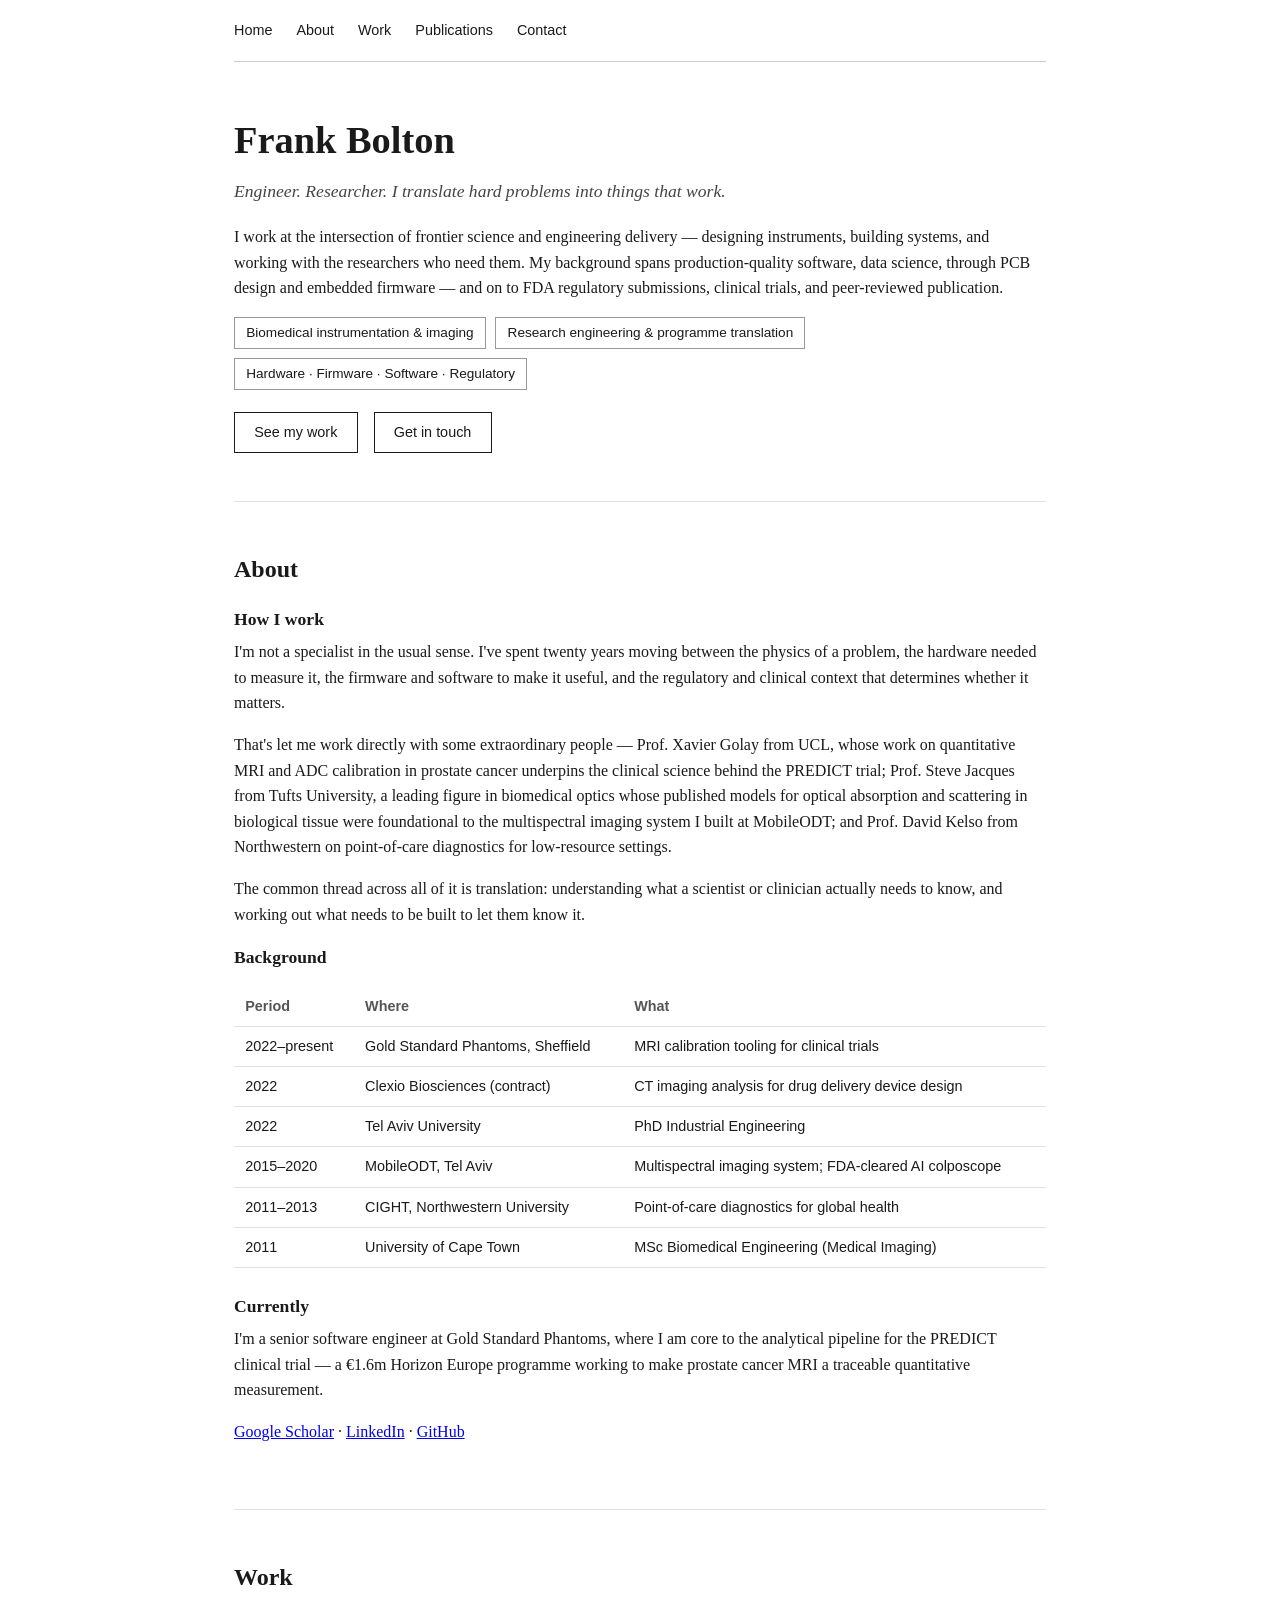
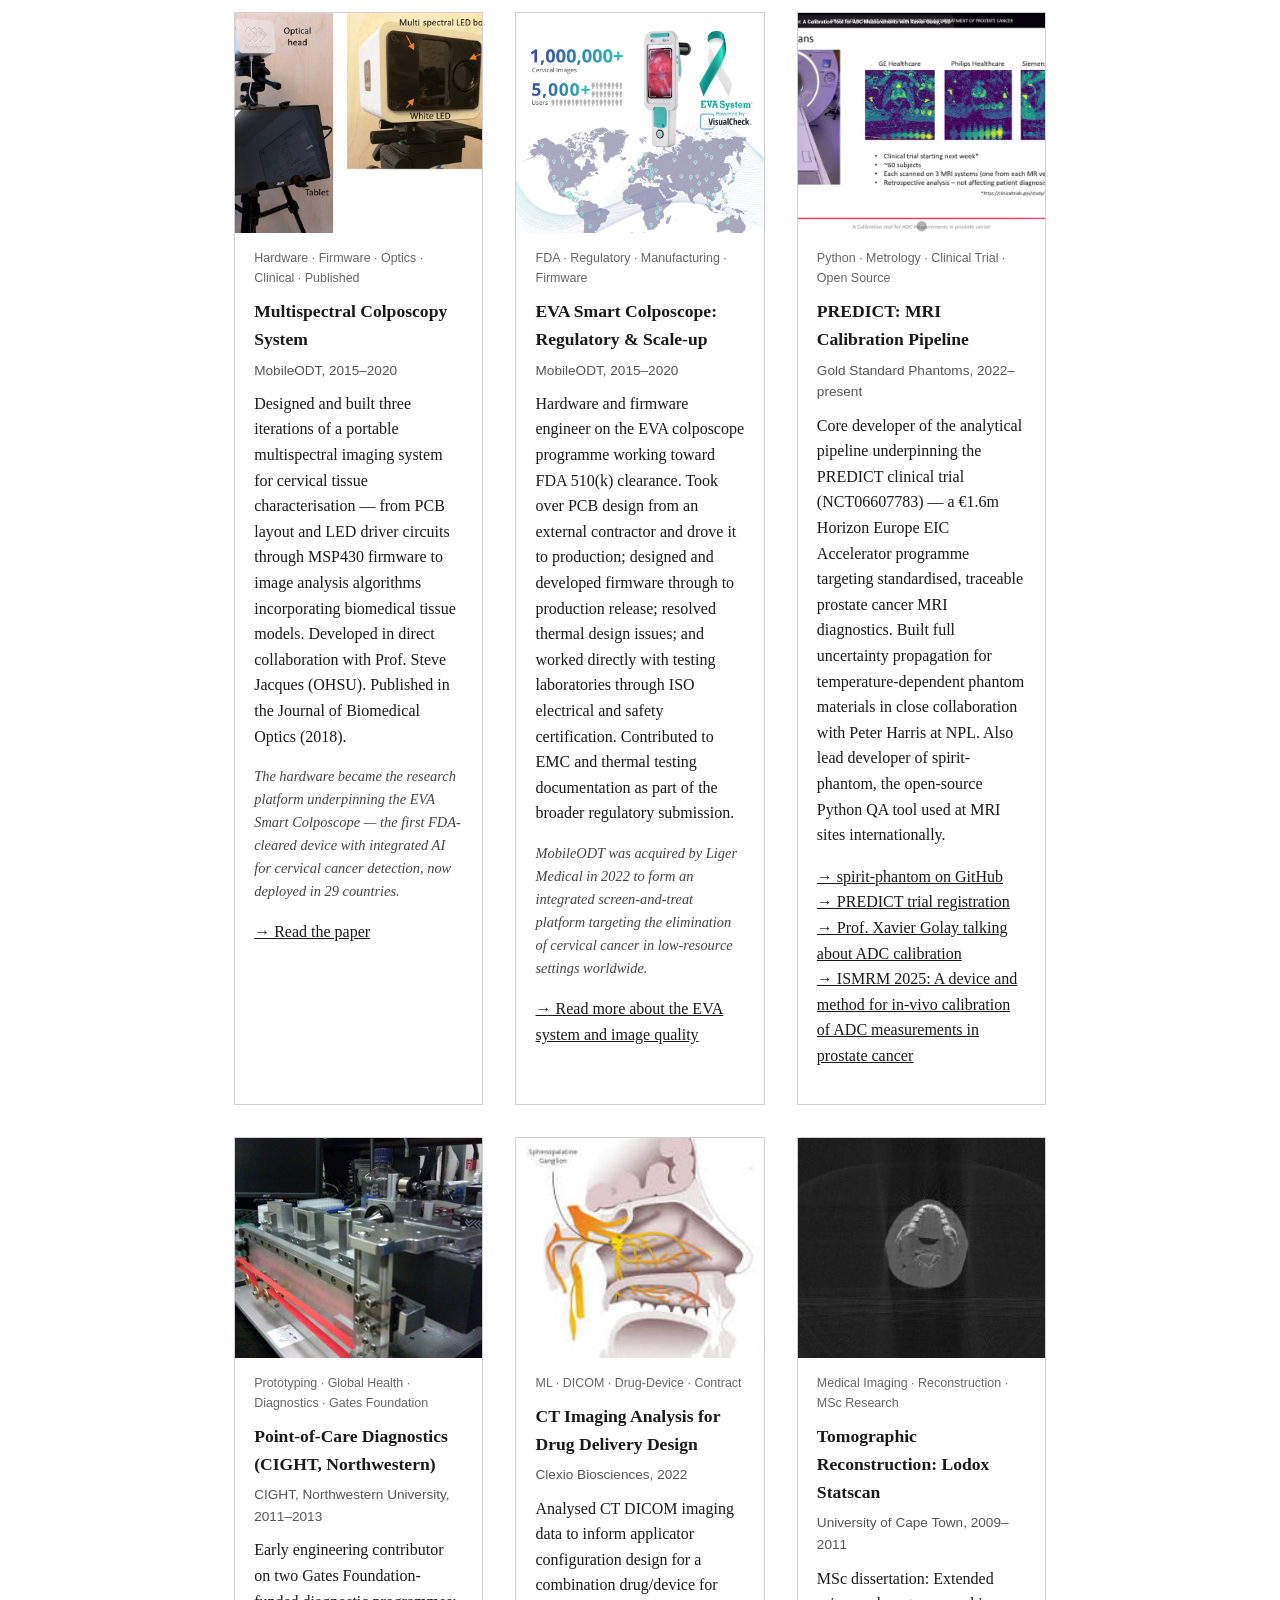
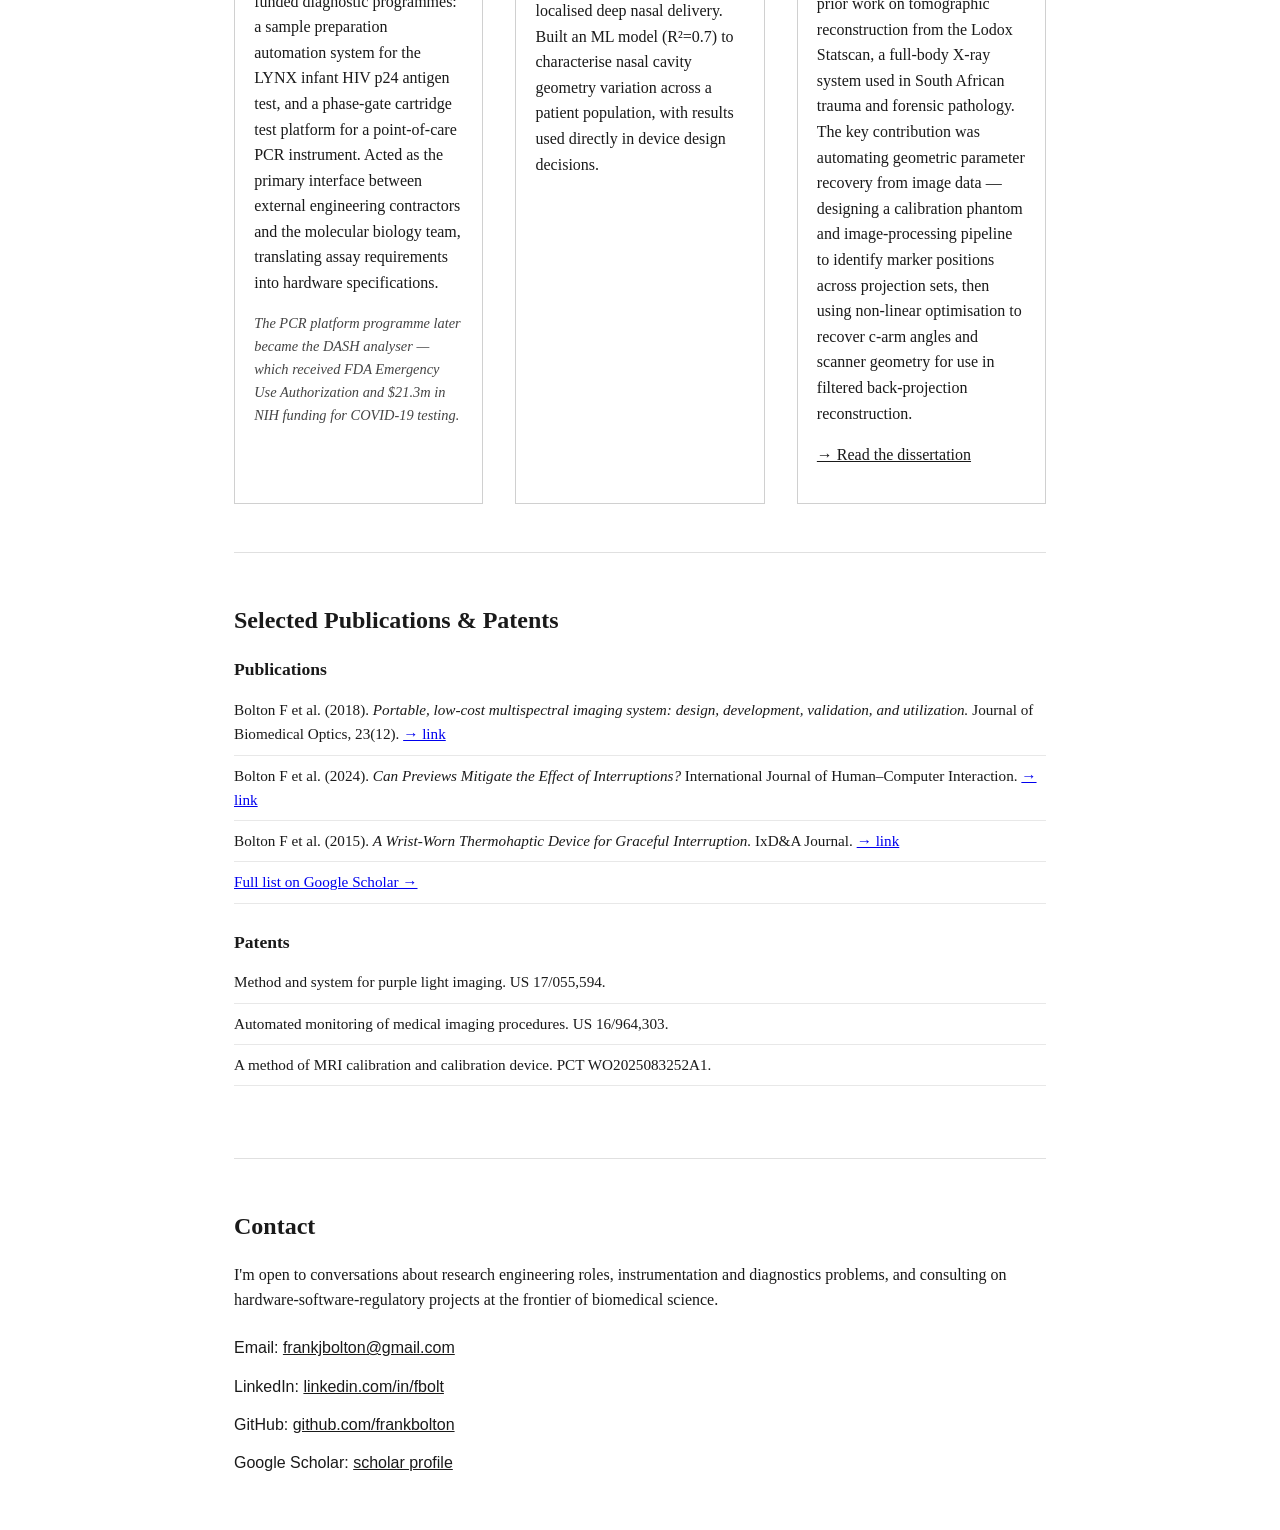
==== commit cd16531f: "fix: swap Clexio and PhD rows in About timeline Co-authored-by: Frank Bolton <frankbolton@users.nore" ====
--- a/index.html
+++ b/index.html
@@ -71,8 +71,8 @@
     </thead>
     <tbody>
       <tr><td>2022–present</td><td>Gold Standard Phantoms, Sheffield</td><td>MRI calibration tooling for clinical trials</td></tr>
+      <tr><td>2022</td><td>Clexio Biosciences (contract)</td><td>CT imaging analysis for drug delivery device design</td></tr>
       <tr><td>2022</td><td>Tel Aviv University</td><td>PhD Industrial Engineering</td></tr>
-      <tr><td>2022</td><td>Clexio Biosciences (contract)</td><td>CT imaging analysis for drug delivery device design</td></tr>
       <tr><td>2015–2020</td><td>MobileODT, Tel Aviv</td><td>Multispectral imaging system; FDA-cleared AI colposcope</td></tr>
       <tr><td>2011–2013</td><td>CIGHT, Northwestern University</td><td>Point-of-care diagnostics for global health</td></tr>
       <tr><td>2011</td><td>University of Cape Town</td><td>MSc Biomedical Engineering (Medical Imaging)</td></tr>
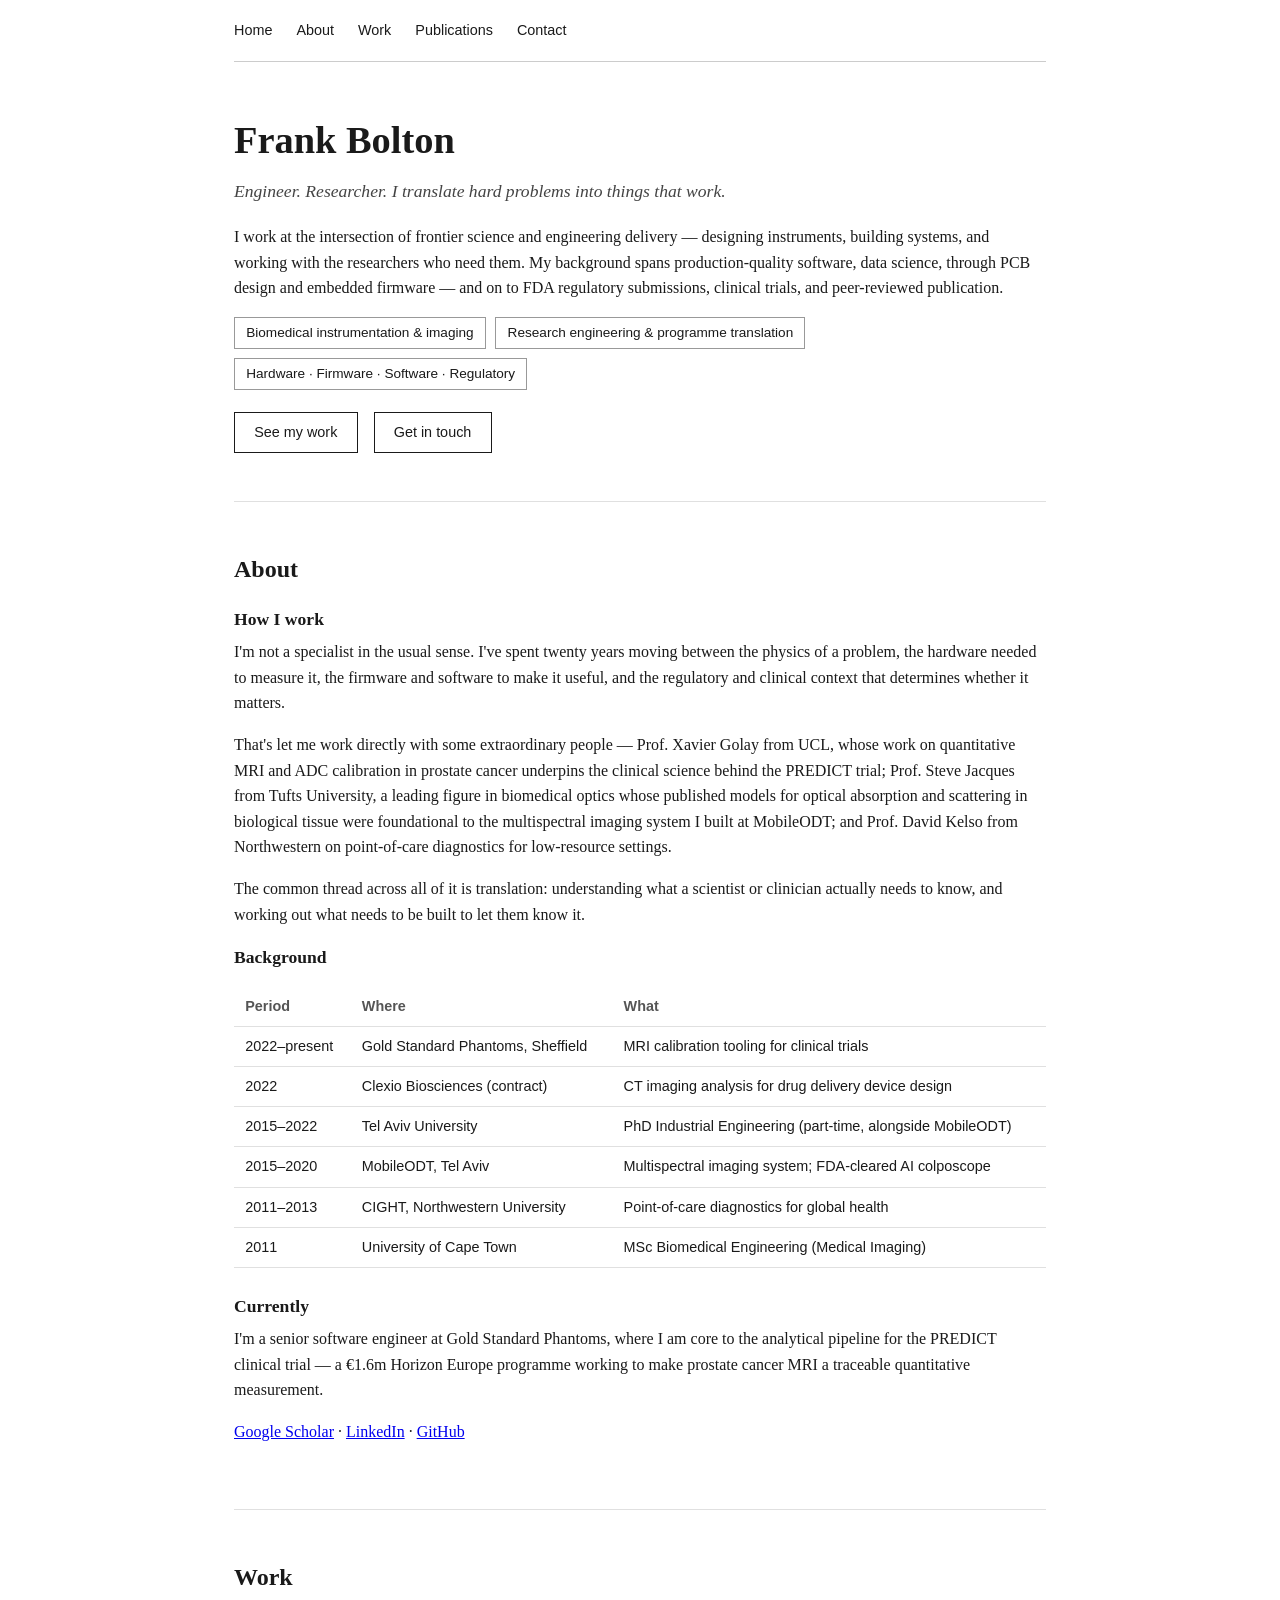
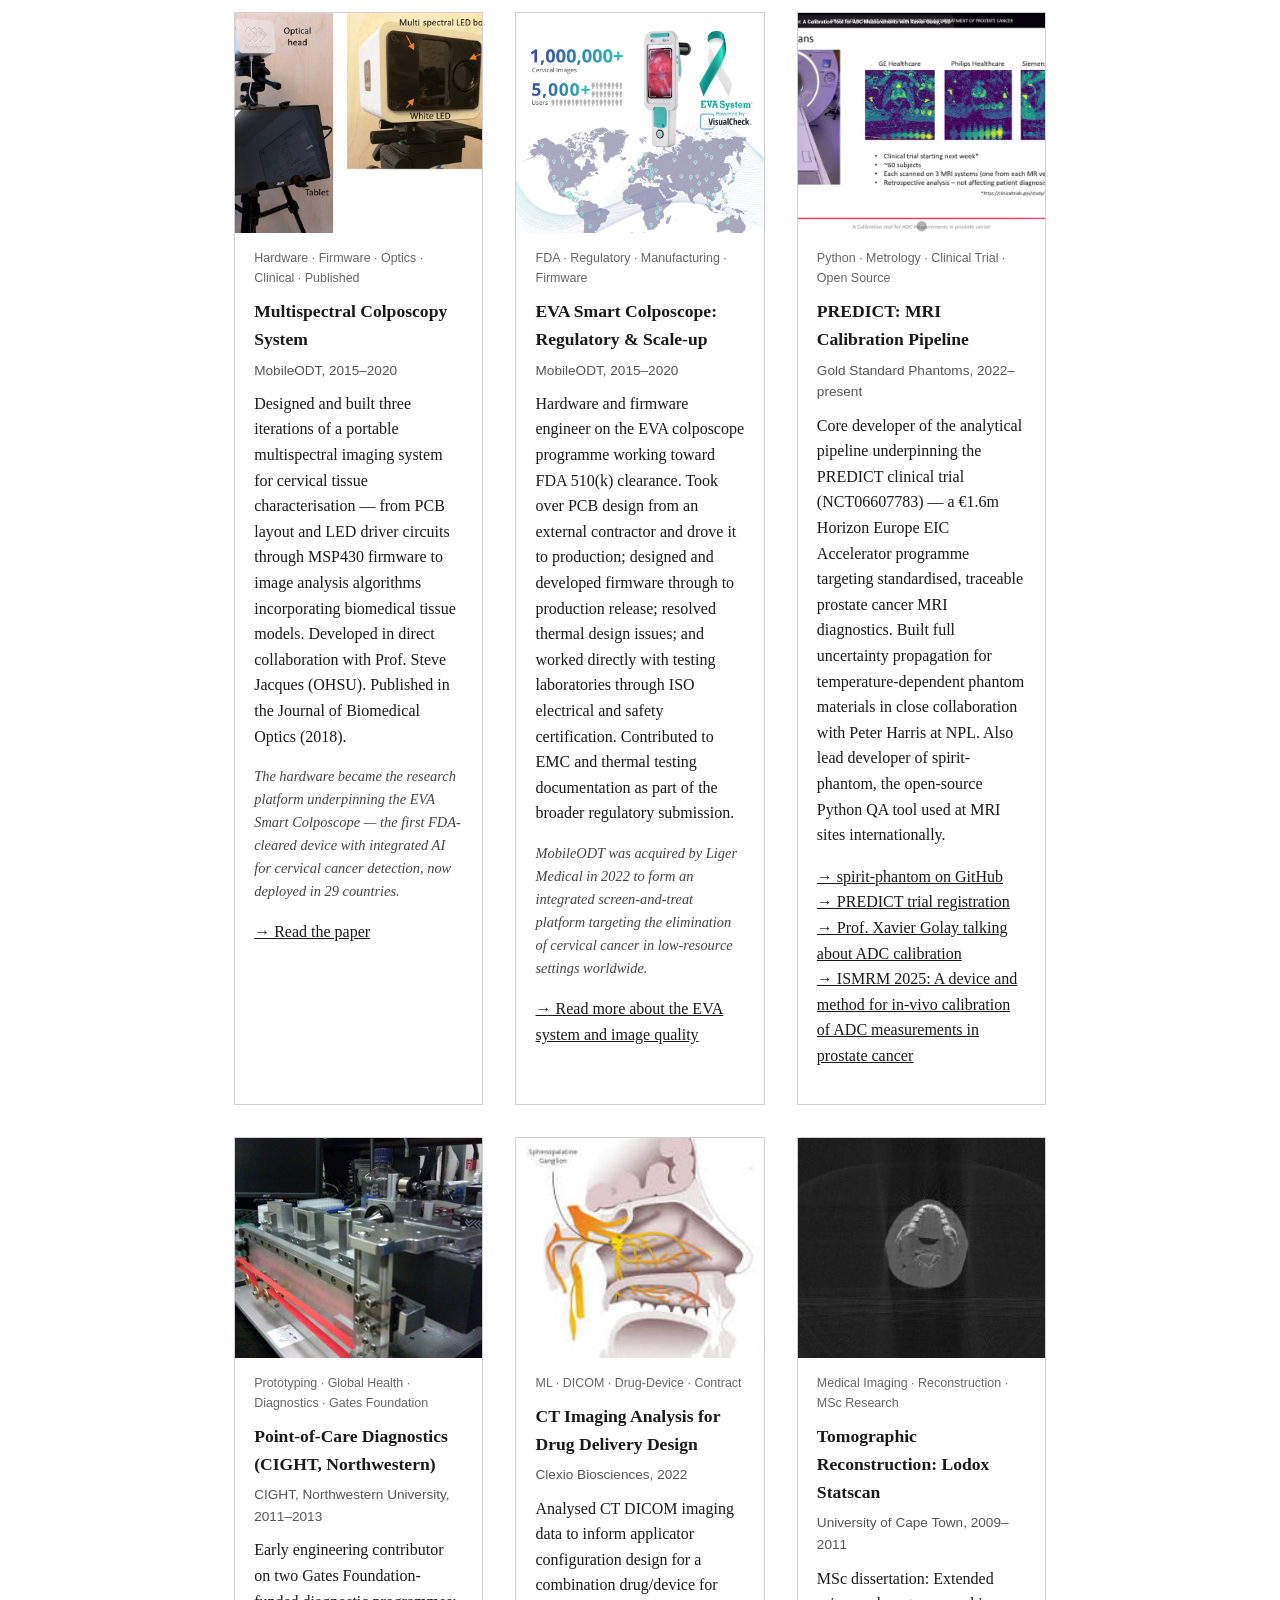
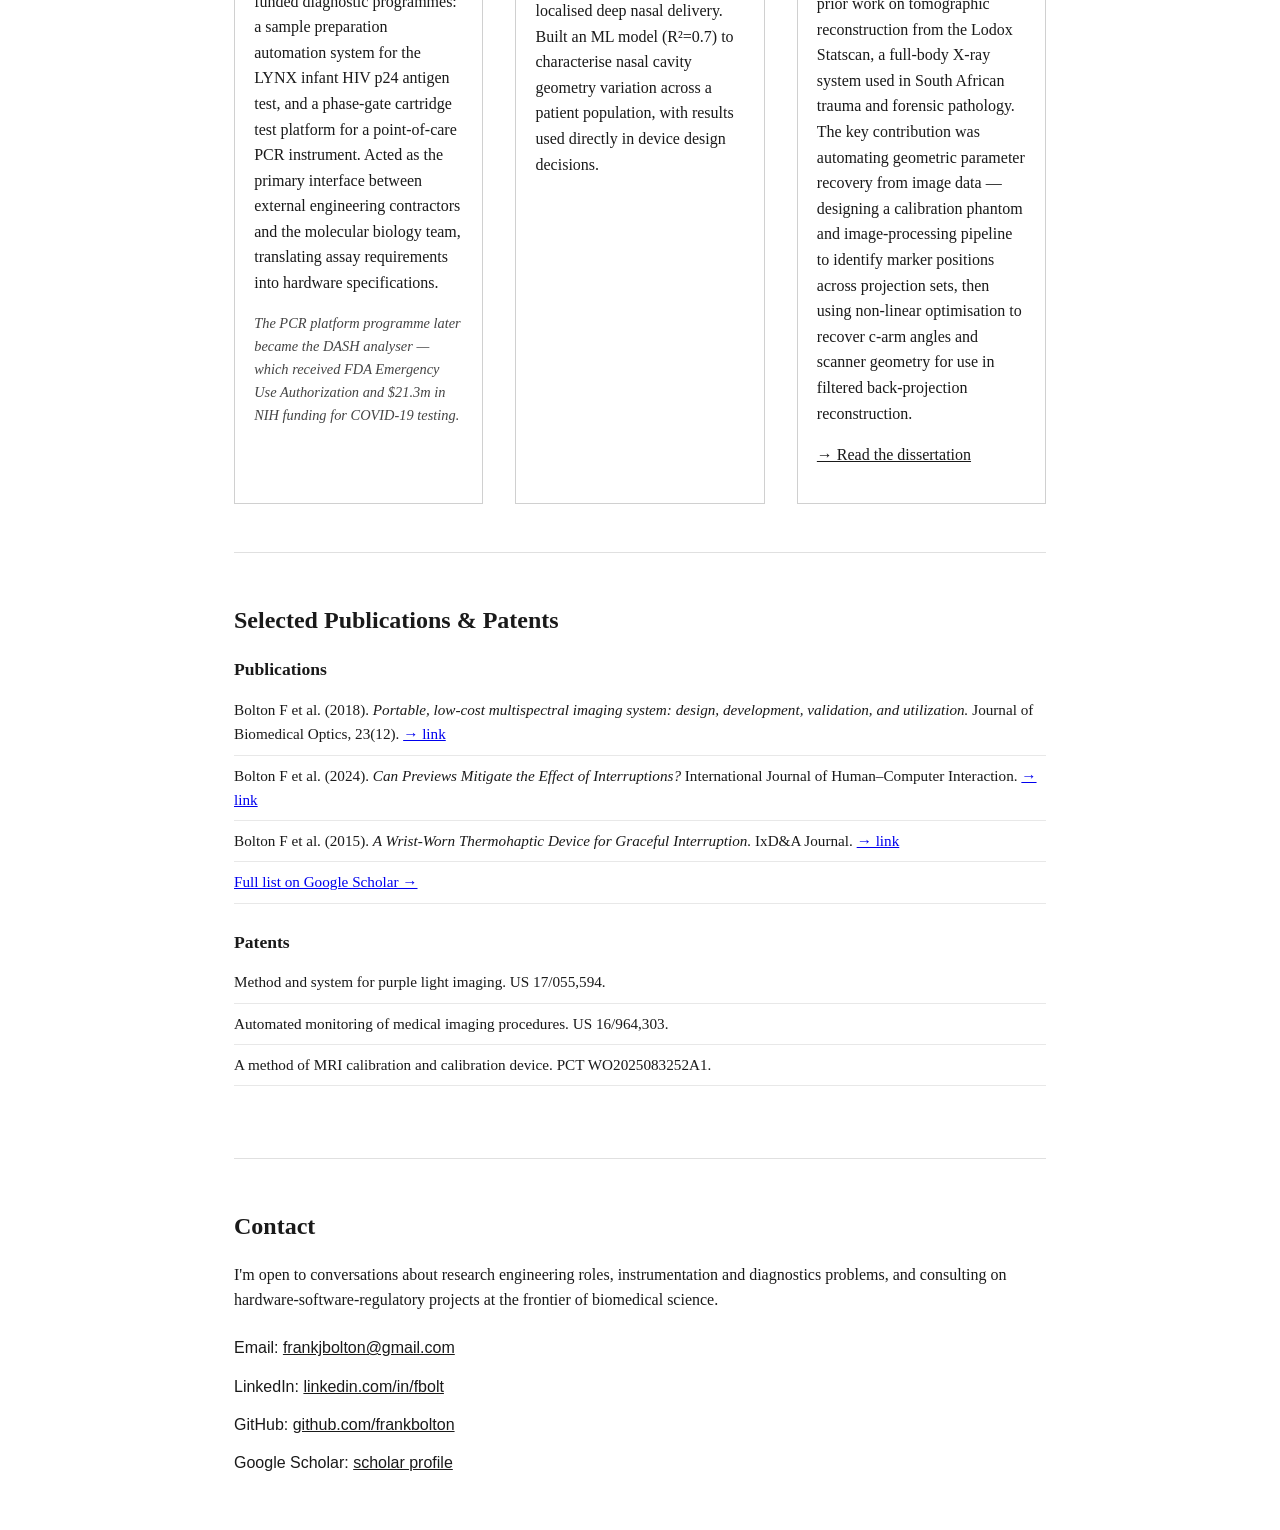
==== commit af6272f2: "fix: show PhD span 2015–2022 concurrent with MobileODT Co-authored-by: Frank Bolton <frankbolton@use" ====
--- a/index.html
+++ b/index.html
@@ -72,7 +72,7 @@
     <tbody>
       <tr><td>2022–present</td><td>Gold Standard Phantoms, Sheffield</td><td>MRI calibration tooling for clinical trials</td></tr>
       <tr><td>2022</td><td>Clexio Biosciences (contract)</td><td>CT imaging analysis for drug delivery device design</td></tr>
-      <tr><td>2022</td><td>Tel Aviv University</td><td>PhD Industrial Engineering</td></tr>
+      <tr><td>2015–2022</td><td>Tel Aviv University</td><td>PhD Industrial Engineering (part-time, alongside MobileODT)</td></tr>
       <tr><td>2015–2020</td><td>MobileODT, Tel Aviv</td><td>Multispectral imaging system; FDA-cleared AI colposcope</td></tr>
       <tr><td>2011–2013</td><td>CIGHT, Northwestern University</td><td>Point-of-care diagnostics for global health</td></tr>
       <tr><td>2011</td><td>University of Cape Town</td><td>MSc Biomedical Engineering (Medical Imaging)</td></tr>
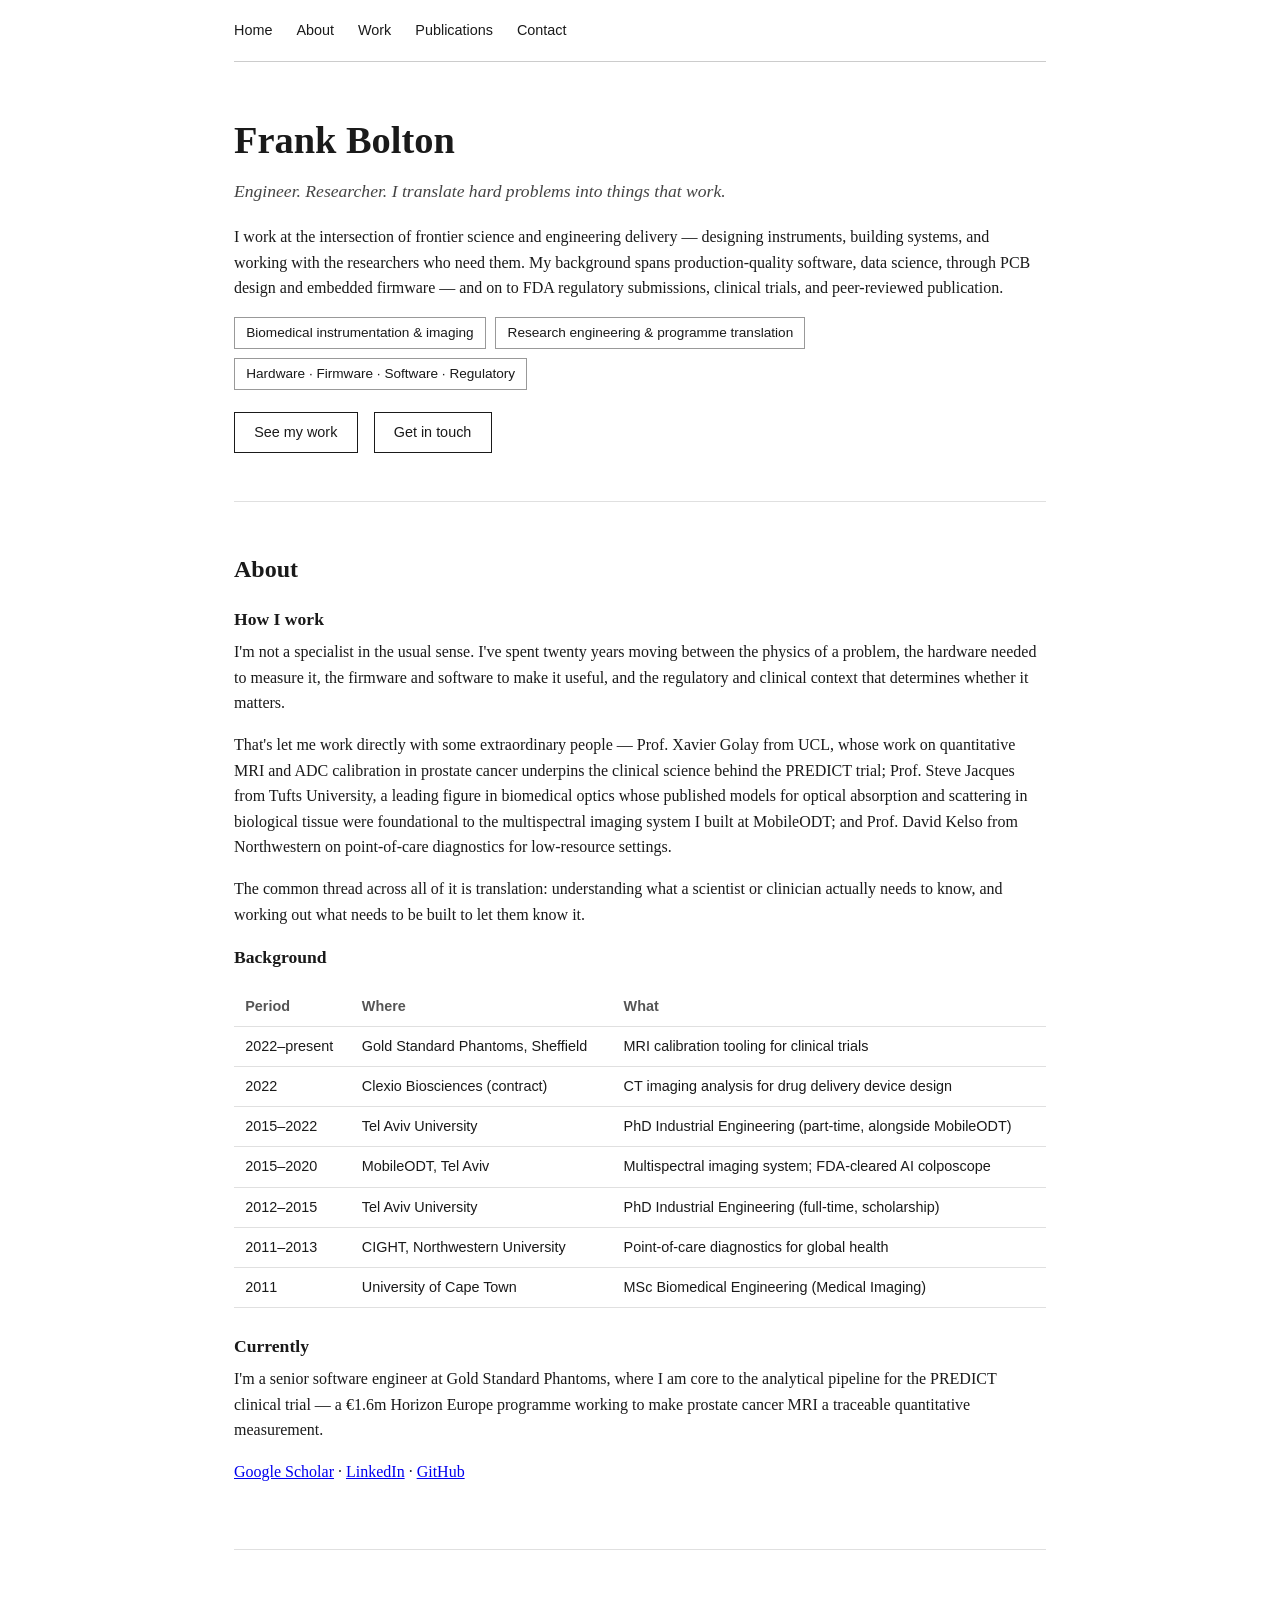
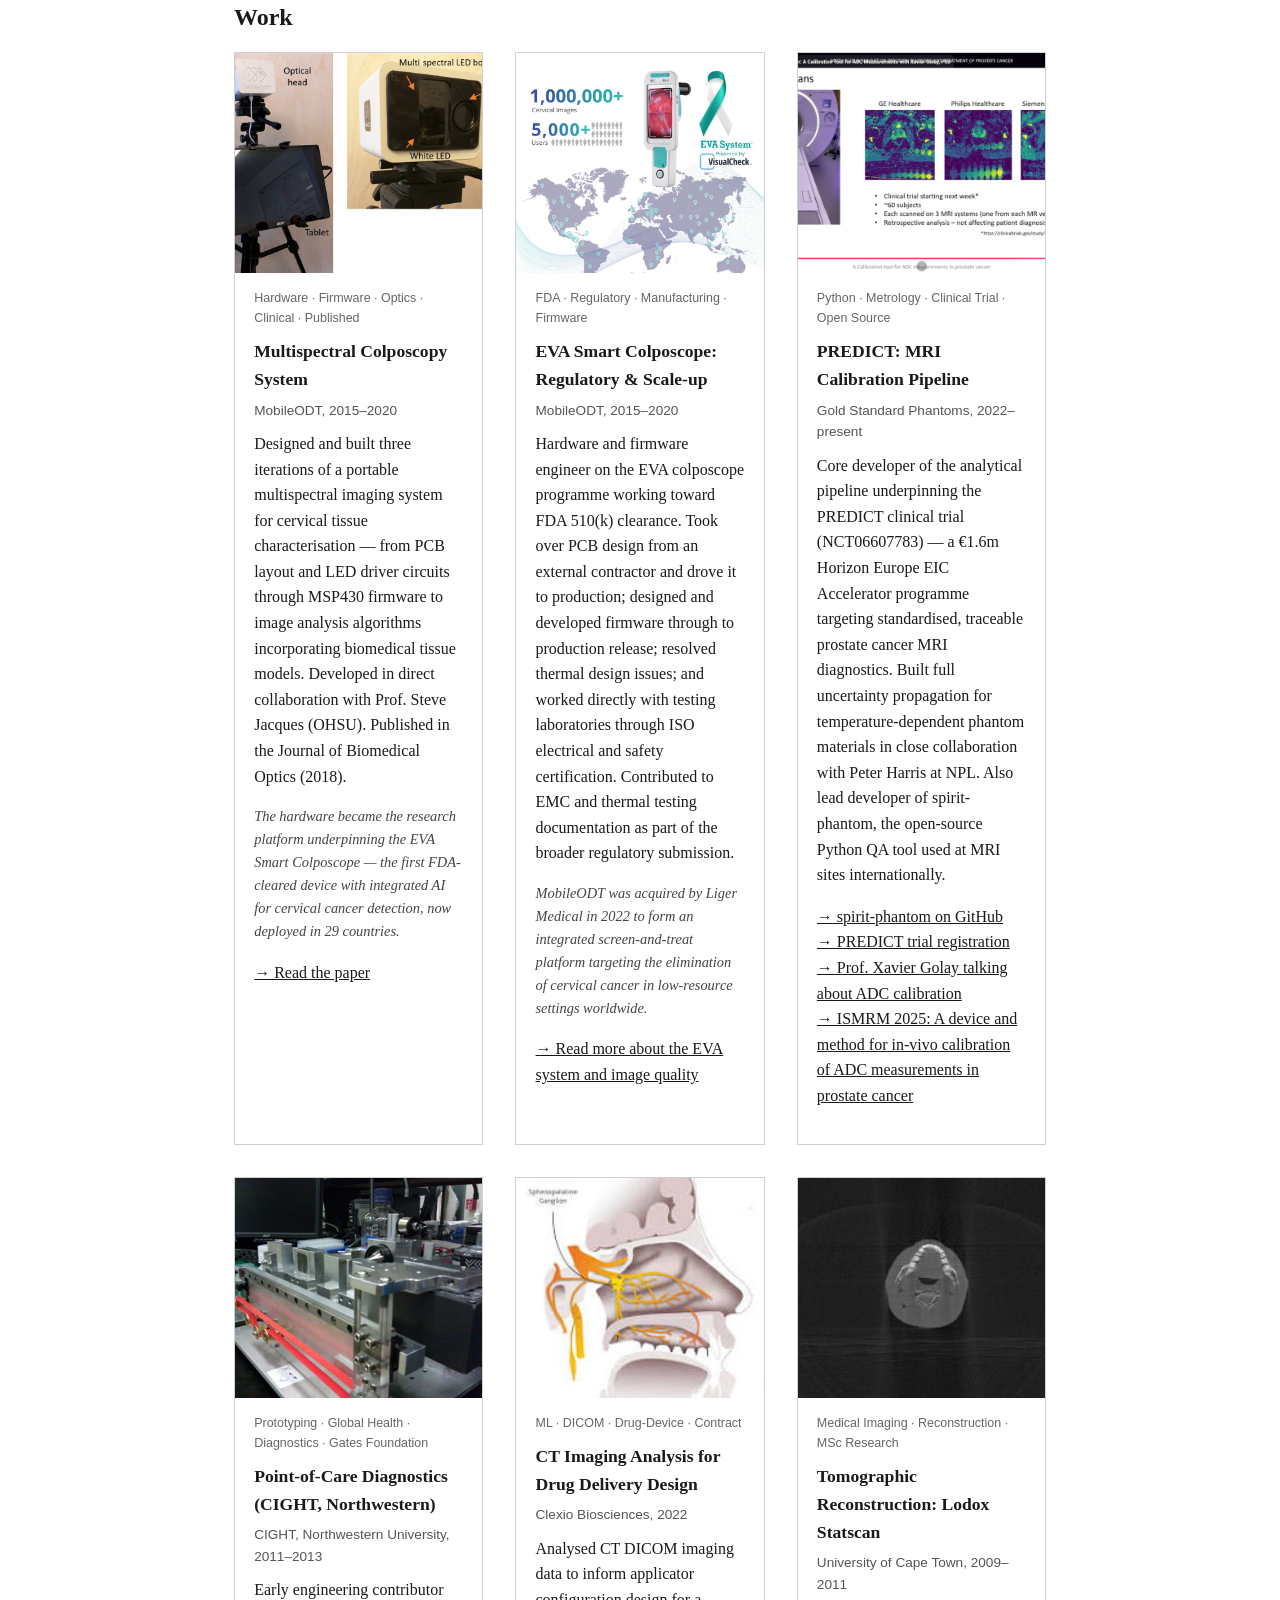
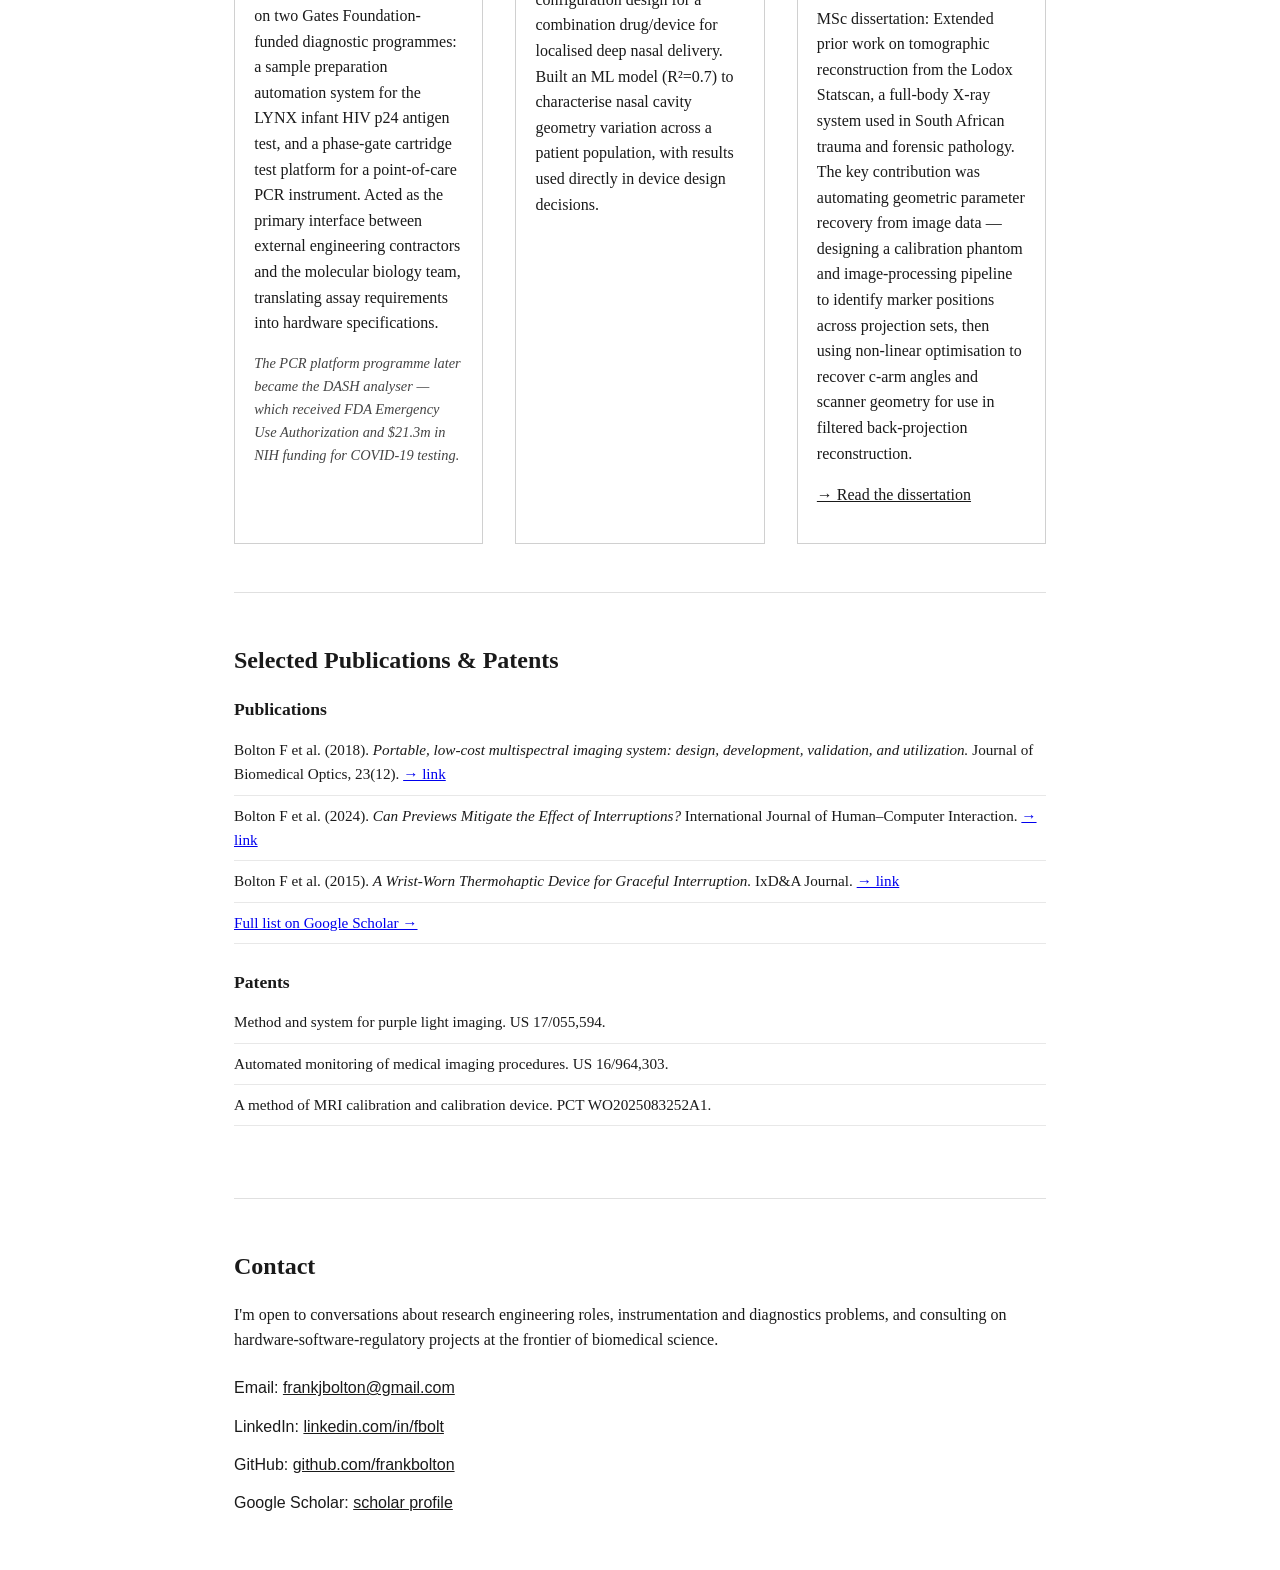
==== commit e0fccf70: "fix: split PhD timeline into scholarship and part-time phases Co-authored-by: Frank Bolton <frankbol" ====
--- a/index.html
+++ b/index.html
@@ -74,6 +74,7 @@
       <tr><td>2022</td><td>Clexio Biosciences (contract)</td><td>CT imaging analysis for drug delivery device design</td></tr>
       <tr><td>2015–2022</td><td>Tel Aviv University</td><td>PhD Industrial Engineering (part-time, alongside MobileODT)</td></tr>
       <tr><td>2015–2020</td><td>MobileODT, Tel Aviv</td><td>Multispectral imaging system; FDA-cleared AI colposcope</td></tr>
+      <tr><td>2012–2015</td><td>Tel Aviv University</td><td>PhD Industrial Engineering (full-time, scholarship)</td></tr>
       <tr><td>2011–2013</td><td>CIGHT, Northwestern University</td><td>Point-of-care diagnostics for global health</td></tr>
       <tr><td>2011</td><td>University of Cape Town</td><td>MSc Biomedical Engineering (Medical Imaging)</td></tr>
     </tbody>
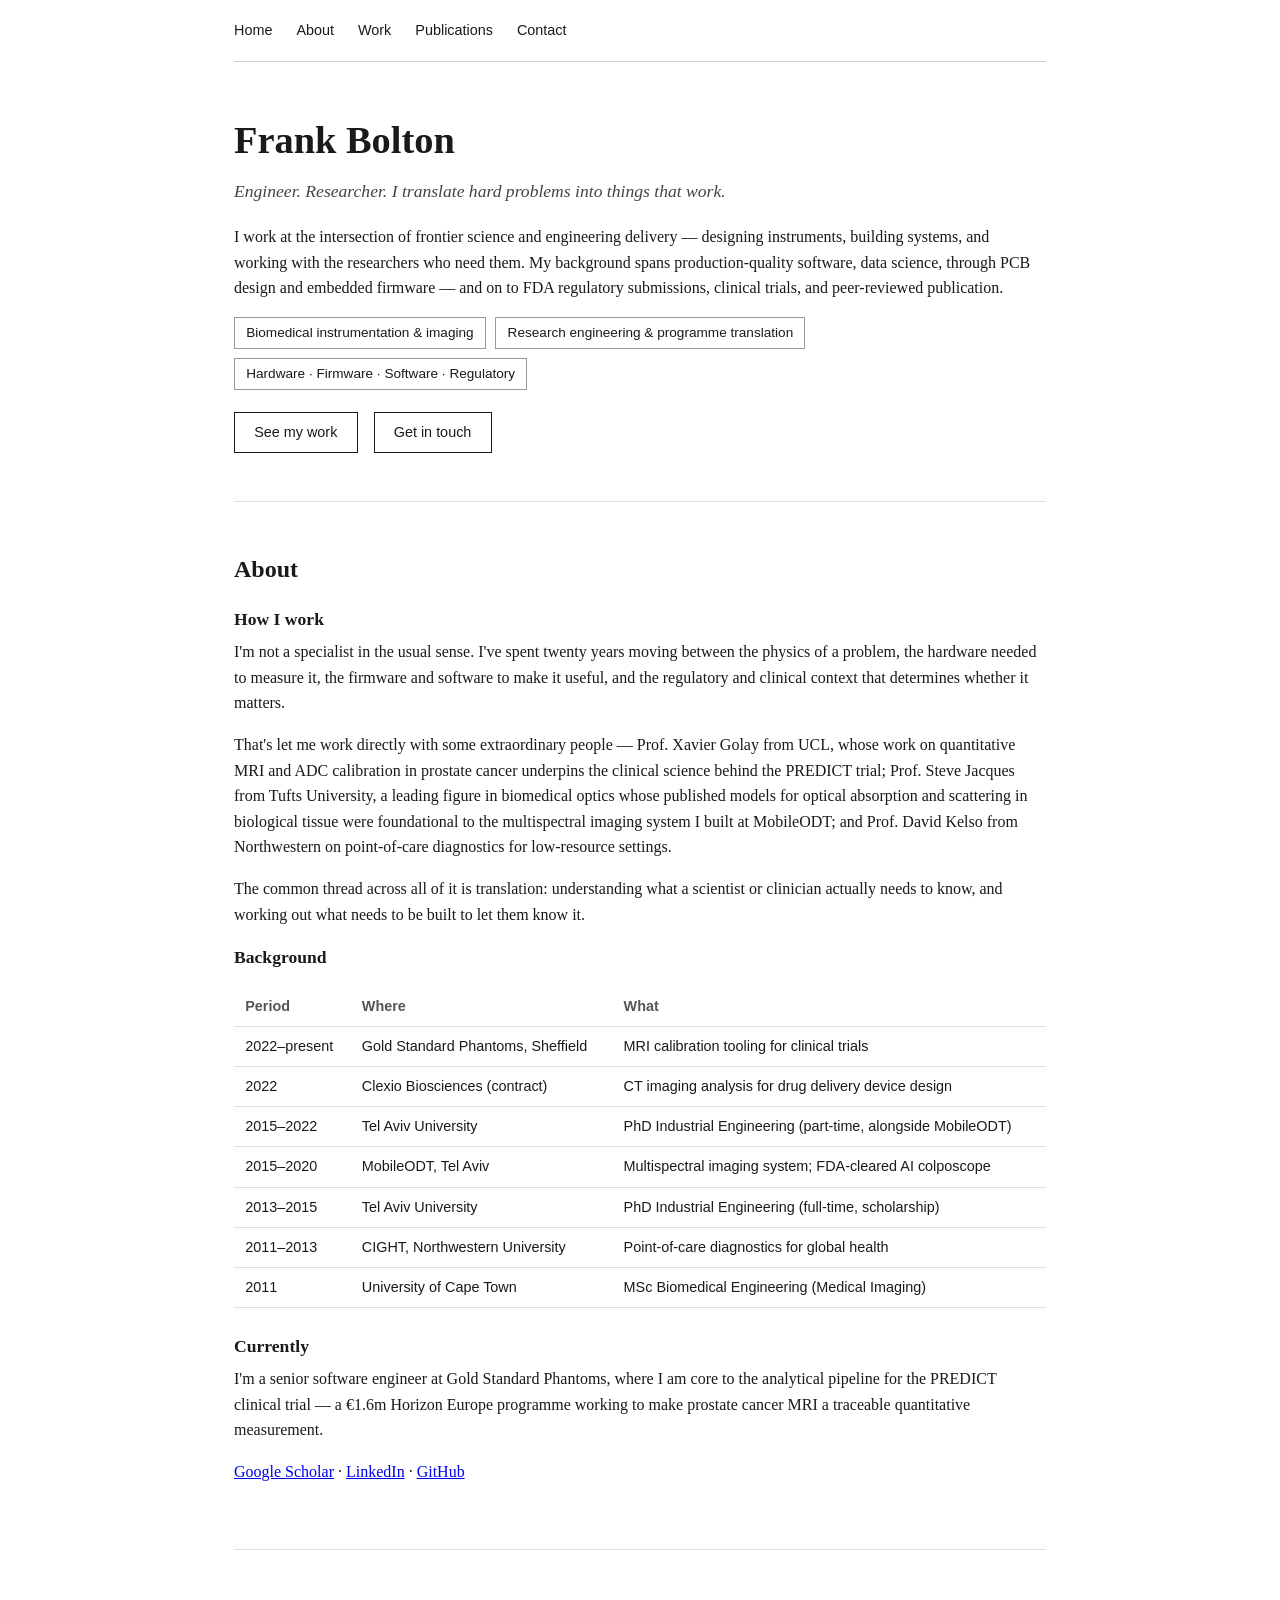
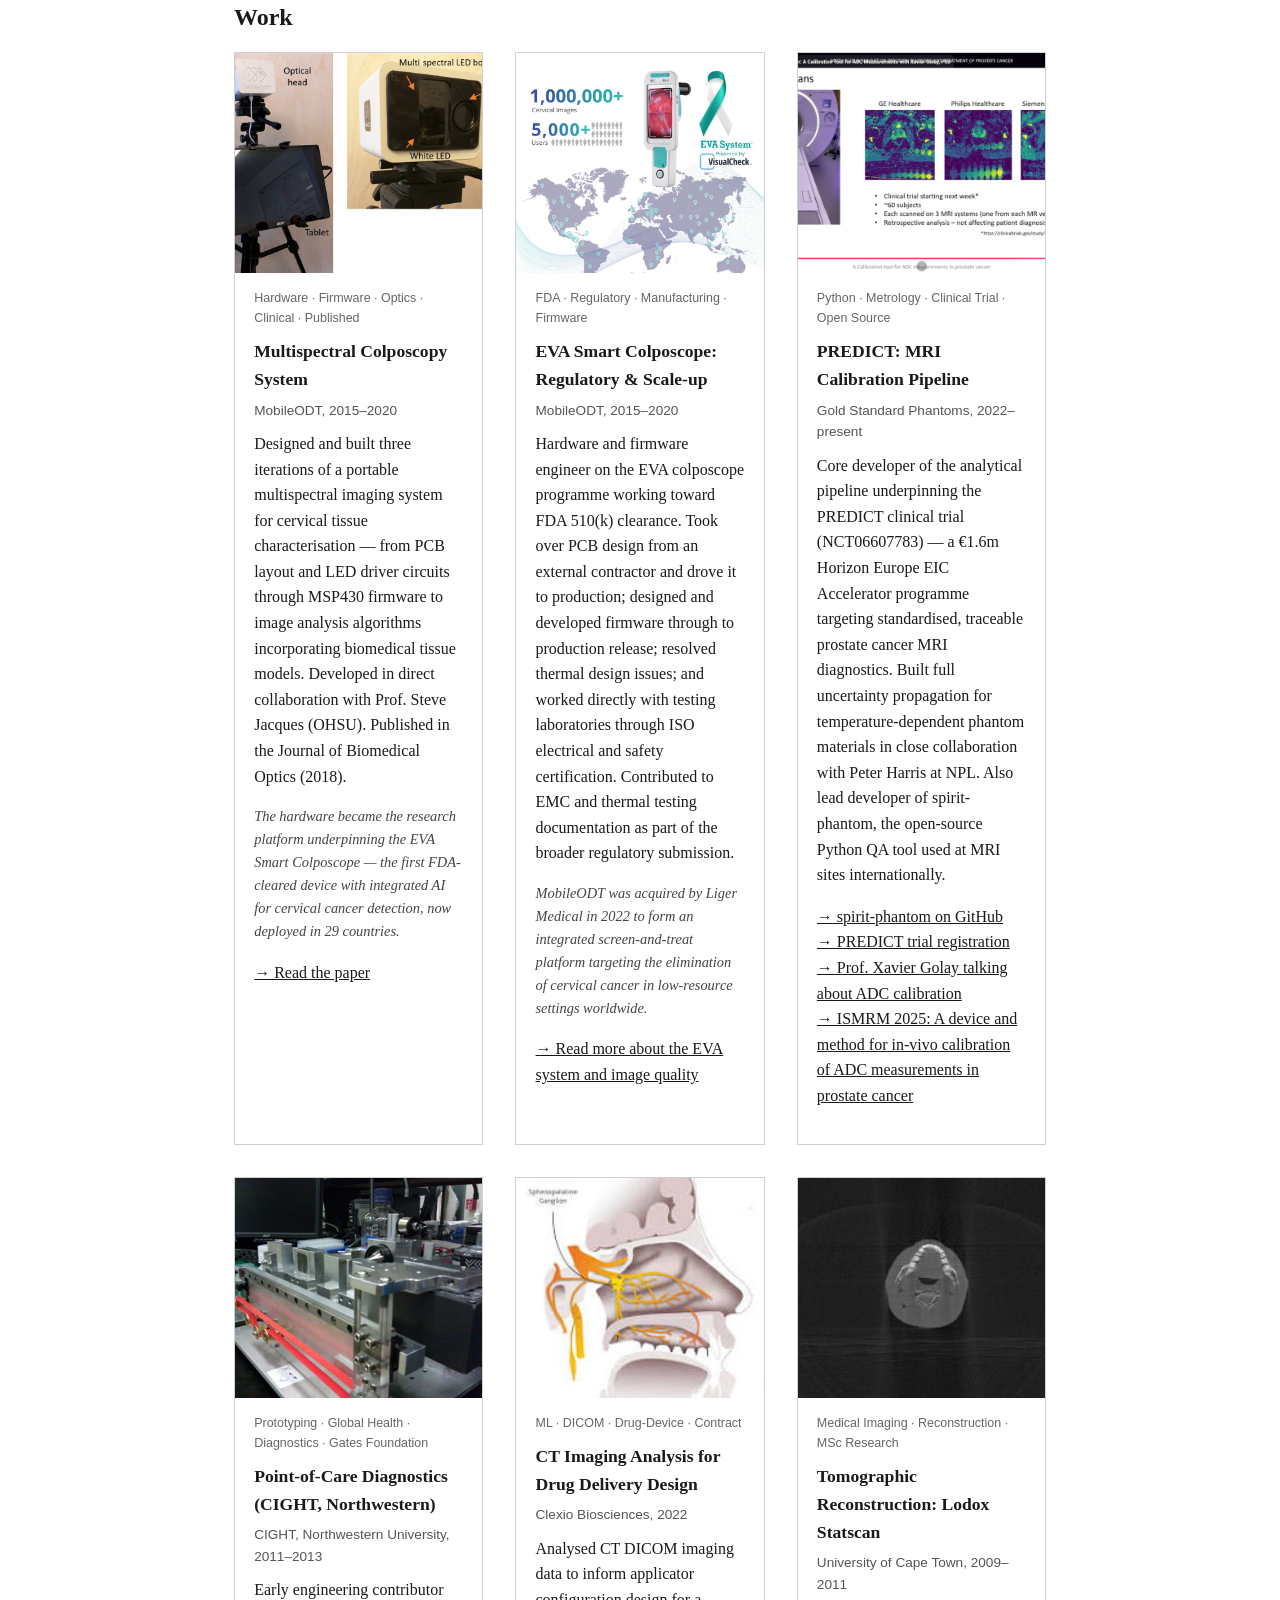
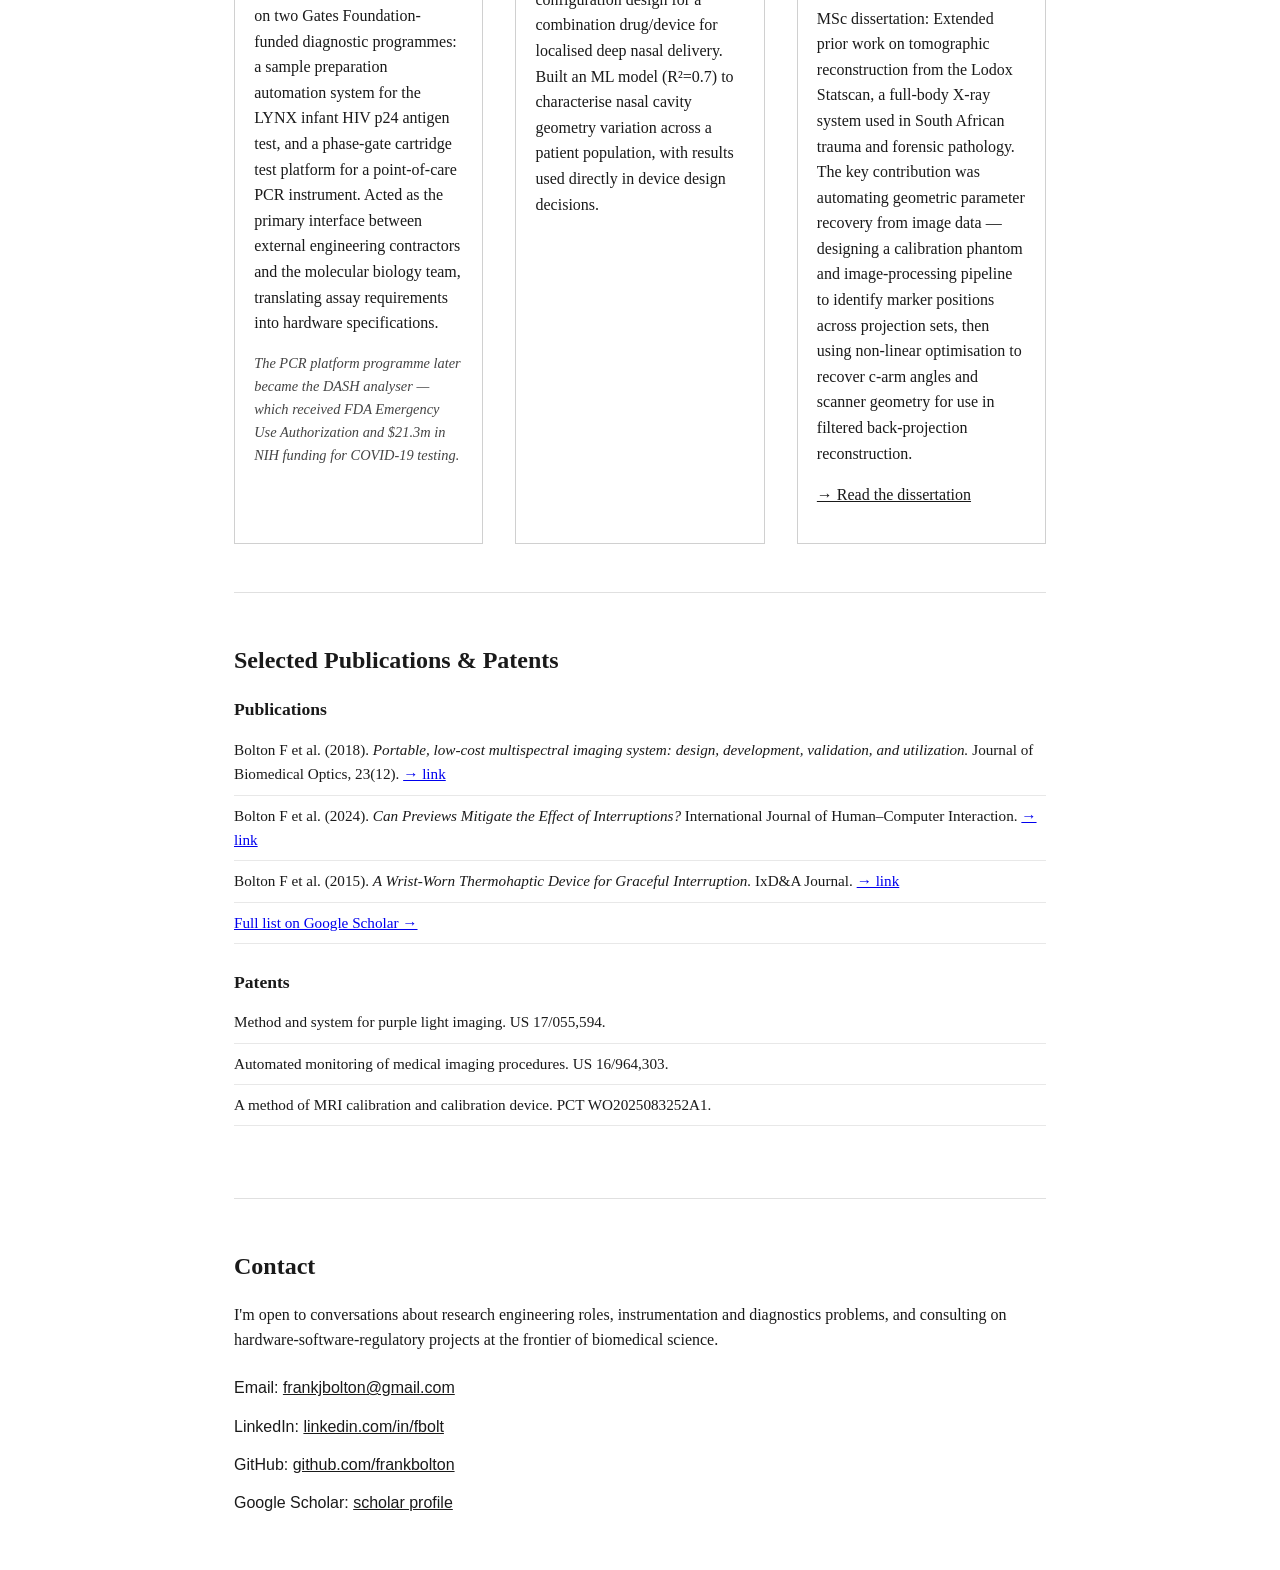
==== commit 39ccba57: "fix: correct PhD scholarship start year to 2013 Co-authored-by: Frank Bolton <frankbolton@users.nore" ====
--- a/index.html
+++ b/index.html
@@ -74,7 +74,7 @@
       <tr><td>2022</td><td>Clexio Biosciences (contract)</td><td>CT imaging analysis for drug delivery device design</td></tr>
       <tr><td>2015–2022</td><td>Tel Aviv University</td><td>PhD Industrial Engineering (part-time, alongside MobileODT)</td></tr>
       <tr><td>2015–2020</td><td>MobileODT, Tel Aviv</td><td>Multispectral imaging system; FDA-cleared AI colposcope</td></tr>
-      <tr><td>2012–2015</td><td>Tel Aviv University</td><td>PhD Industrial Engineering (full-time, scholarship)</td></tr>
+      <tr><td>2013–2015</td><td>Tel Aviv University</td><td>PhD Industrial Engineering (full-time, scholarship)</td></tr>
       <tr><td>2011–2013</td><td>CIGHT, Northwestern University</td><td>Point-of-care diagnostics for global health</td></tr>
       <tr><td>2011</td><td>University of Cape Town</td><td>MSc Biomedical Engineering (Medical Imaging)</td></tr>
     </tbody>
